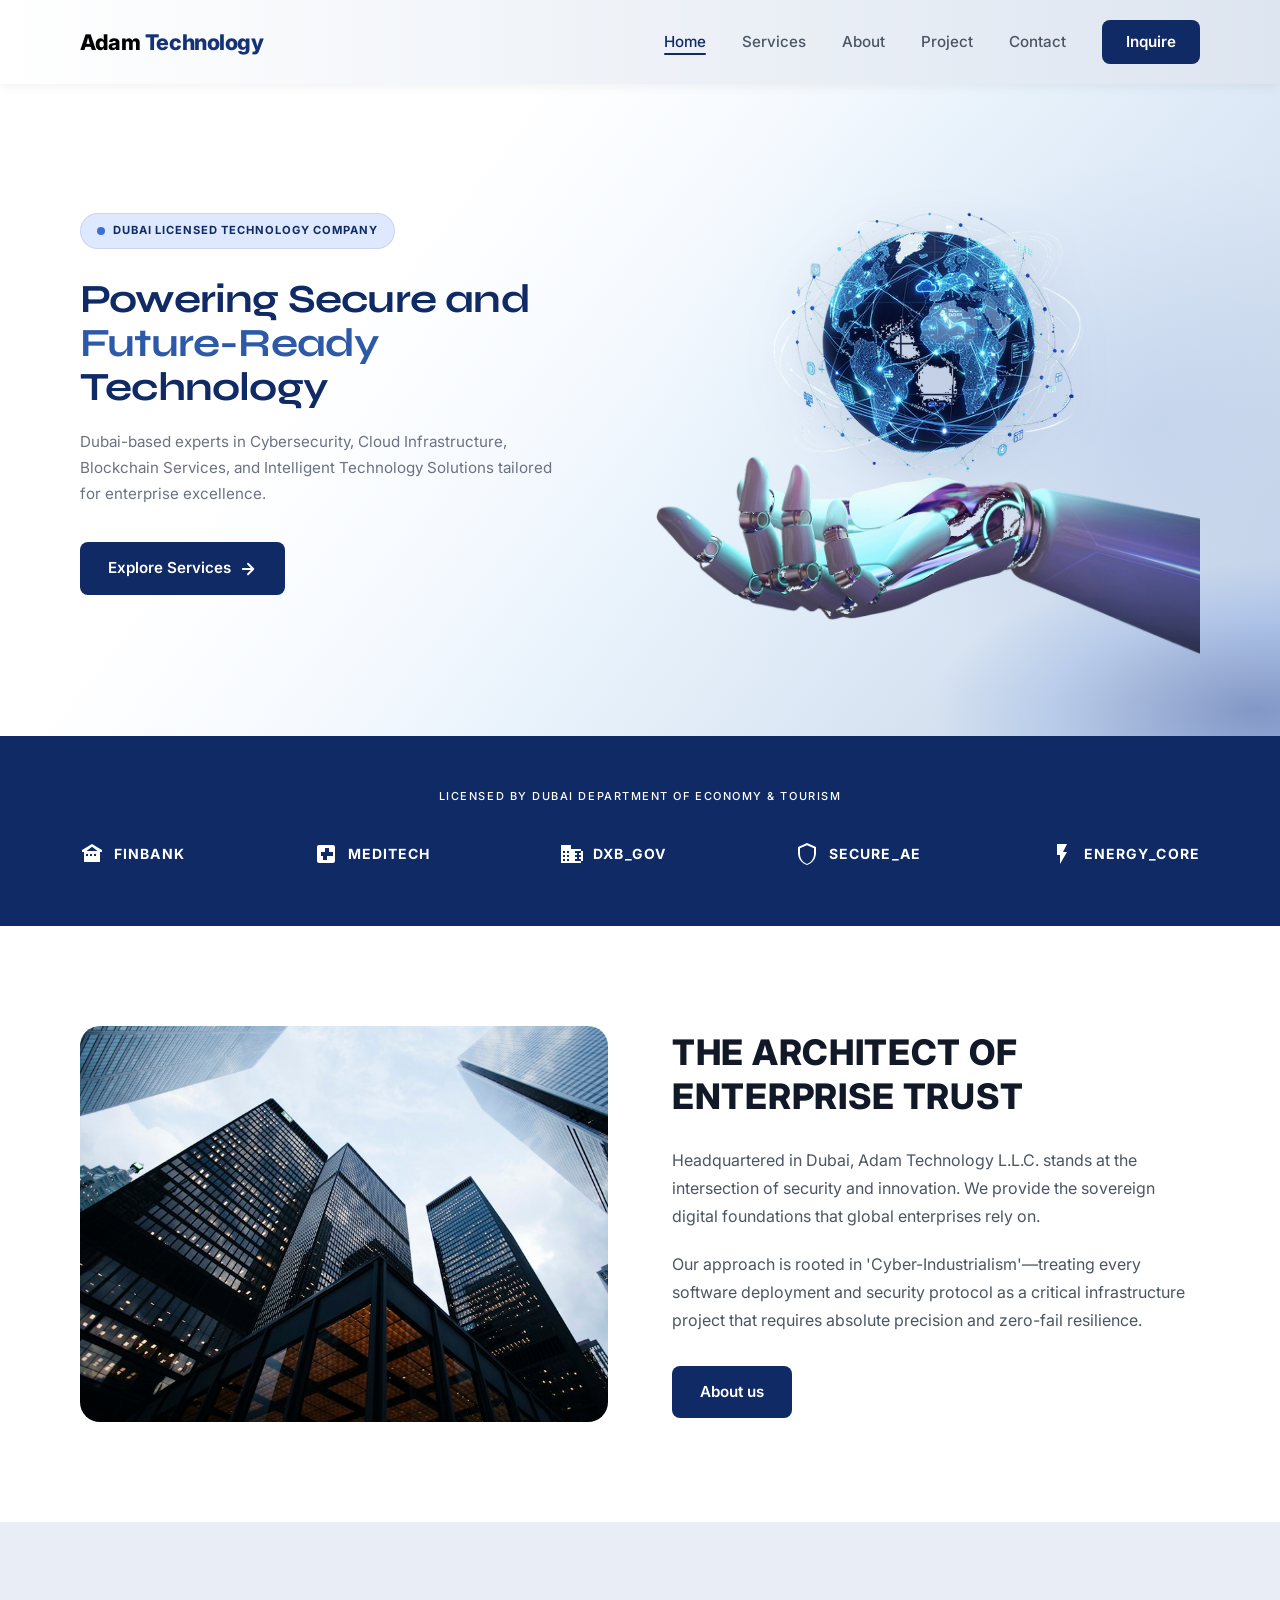
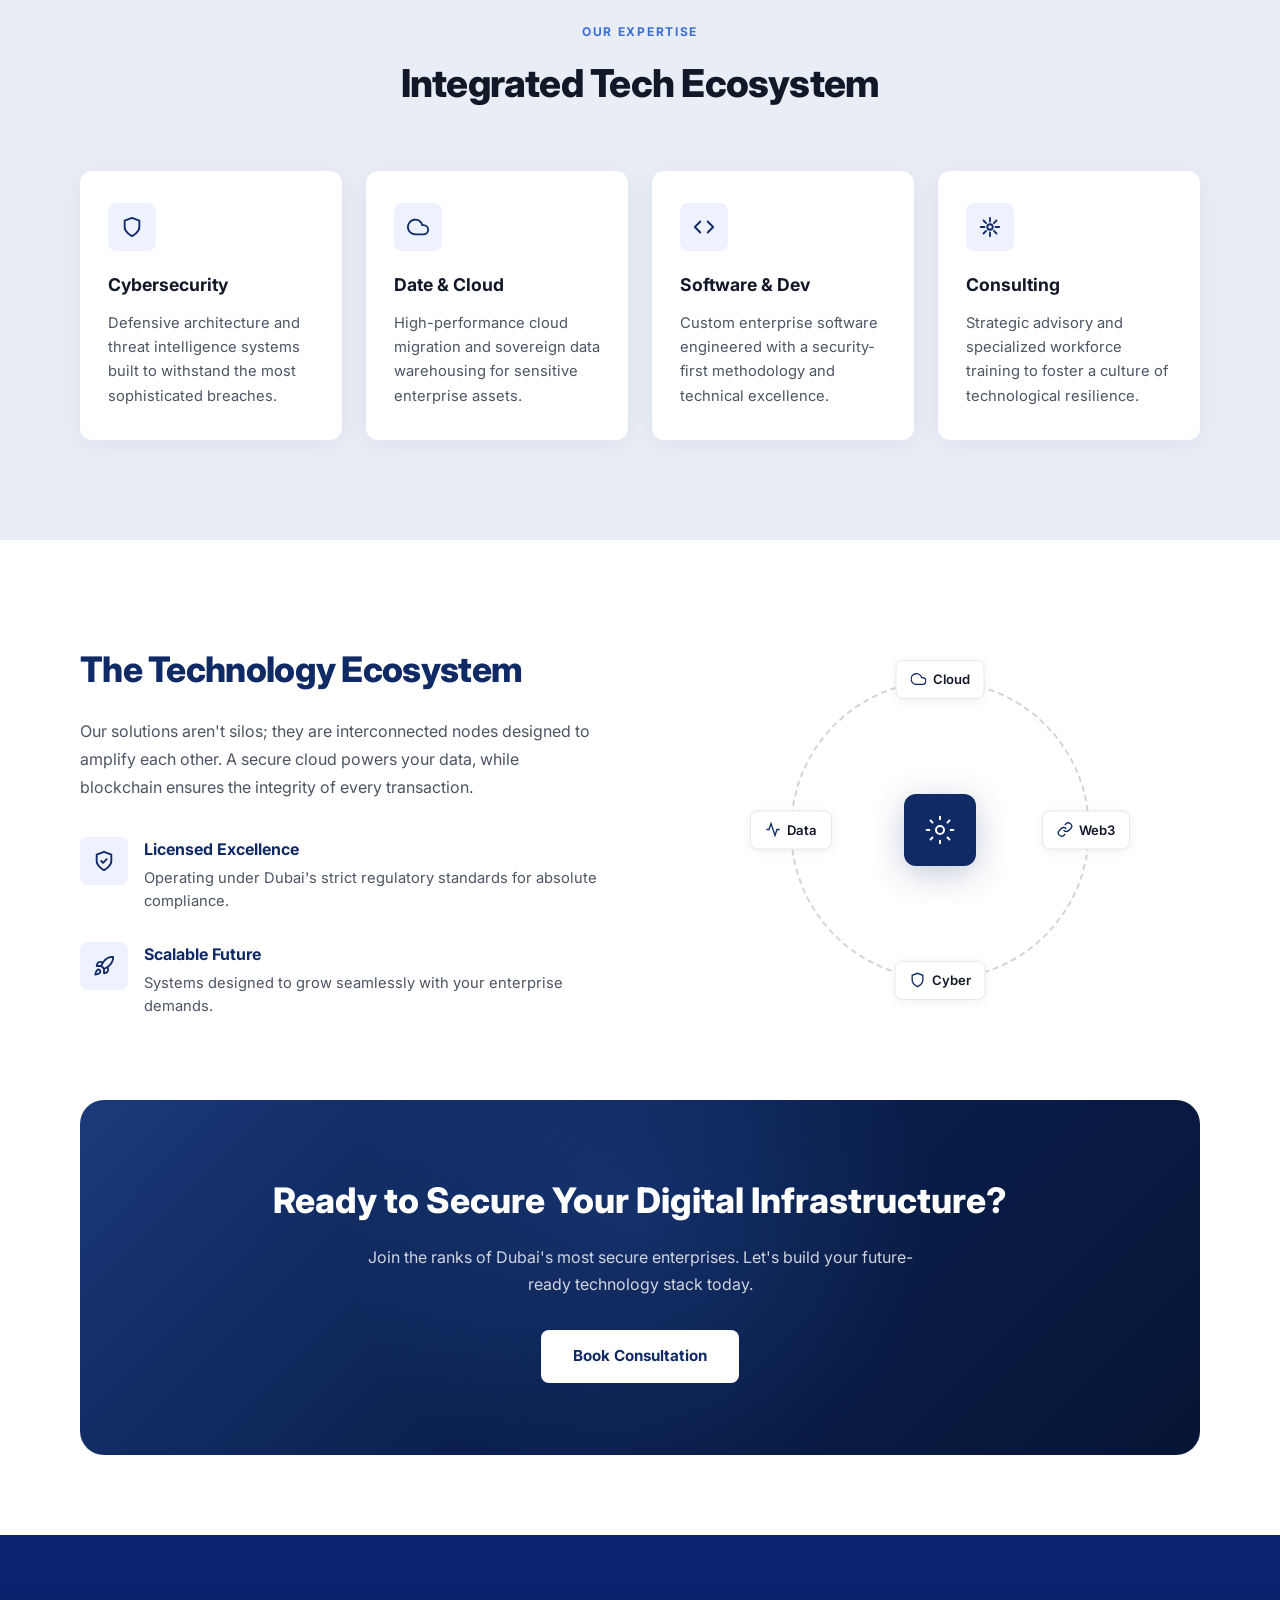
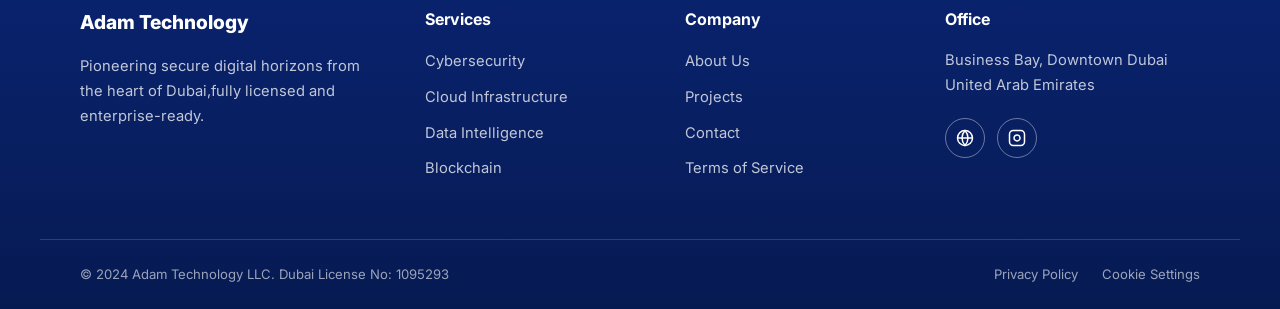
==== index.html @ d23acb18 "fixed style" ====
<!DOCTYPE html>
<html lang="en">
<head>
  <meta charset="UTF-8">
  <meta name="viewport" content="width=device-width, initial-scale=1.0">
  <title>Adam Technology — Secure Future-Ready Technology</title>
  <link rel="preconnect" href="https://fonts.googleapis.com">
  <link rel="preconnect" href="https://fonts.gstatic.com" crossorigin>
  <link href="https://fonts.googleapis.com/css2?family=Inter:wght@400;500;600;700;800&family=Syne:wght@700;800&display=swap" rel="stylesheet">
  <link rel="stylesheet" href="css/style.css">
</head>
<body>

  <!-- Navigation -->
  <header class="page-header">
    <nav class="navbar container">
      <a href="index.html" class="logo">Adam <span class="logo-accent">Technology</span></a>
      <div class="nav-actions">
        <ul class="nav-links">
          <li><a href="index.html" class="active">Home</a></li>
          <li><a href="./services.html">Services</a></li>
          <li><a href="./about.html">About</a></li>
          <li><a href="./project.html">Project</a></li>
          <li><a href="./contact.html">Contact</a></li>
        </ul>
        <a href="./contact.html" class="btn btn-nav">Inquire</a>
        <button class="nav-toggle" aria-label="Toggle navigation">
          <span></span><span></span><span></span>
        </button>
      </div>
    </nav>
  </header>

  <!-- Hero -->
  <section class="hero" id="home">
    <div class="hero-content container">
      <div class="hero-text">
        <div class="badge">
          <span class="badge-dot"></span>
          Dubai Licensed Technology Company
        </div>
        <h1>
          <span class="hero-line">Powering Secure and</span>
          <span class="hero-line highlight">Future-Ready</span>
          <span class="hero-line">Technology</span>
        </h1>
        <p class="hero-desc">
          Dubai-based experts in Cybersecurity, Cloud Infrastructure, Blockchain Services,
          and Intelligent Technology Solutions tailored for enterprise excellence.
        </p>
        <a href="services.html" class="btn btn-primary">
          Explore Services
          <svg width="18" height="18" viewBox="0 0 24 24" fill="none" stroke="currentColor" stroke-width="2.5" stroke-linecap="round" stroke-linejoin="round"><path d="M5 12h14M12 5l7 7-7 7"/></svg>
        </a>
      </div>
      <div class="hero-visual">
        <div class="hero-visual-composite">
          <img src="images/hero-hand.png" alt="" class="hero-img-hand" aria-hidden="true">
          <img src="images/hero-globe.png" alt="Digital globe representing global technology networks" class="hero-img-globe">
        </div>
      </div>
    </div>
  </section>

  <!-- License Bar -->
  <section class="license-bar">
    <div class="license-bar-inner">
      <p class="license-text">Licensed by Dubai Department of Economy &amp; Tourism</p>
      <div class="logo-row">
        <div class="logo-item">
          <svg viewBox="0 0 24 24" fill="currentColor" aria-hidden="true"><path d="M4 10V20h16V10H4zm2 2h2v2H6v-2zm4 0h2v2h-2v-2zm4 0h2v2h-2v-2zM12 2L2 8v2h20V8L12 2zm0 2.84L17.5 9h-11L12 4.84z"/></svg>
          FINBANK
        </div>
        <div class="logo-item">
          <svg viewBox="0 0 24 24" fill="currentColor" aria-hidden="true"><path d="M19 3H5c-1.1 0-2 .9-2 2v14c0 1.1.9 2 2 2h14c1.1 0 2-.9 2-2V5c0-1.1-.9-2-2-2zm-2 11h-4v4h-4v-4H7v-4h4V6h4v4h4v4z"/></svg>
          MEDITECH
        </div>
        <div class="logo-item">
          <svg viewBox="0 0 24 24" fill="currentColor" aria-hidden="true"><path d="M12 7V3H2v18h20V7H12zm-2 12H4v-2h2v2zm0-4H4v-2h2v2zm0-4H4v-2h2v2zm0-4H4V7h2v2zm4 12H8v-2h2v2zm0-4H8v-2h2v2zm0-4H8v-2h2v2zm0-4H8V7h2v2zm10 12h-8v-2h2v-2h-2v-2h2v-2h-2V9h8v10zm-2-8h-2v2h2v-2zm0 4h-2v2h2v-2z"/></svg>
          DXB_GOV
        </div>
        <div class="logo-item">
          <svg viewBox="0 0 24 24" fill="currentColor" aria-hidden="true"><path d="M12 1L3 5v6c0 5.55 3.84 10.74 9 12 5.16-1.26 9-6.45 9-12V5l-9-4zm0 2.18l7 3.12v5.7c0 4.54-3.07 8.83-7 9.93-3.93-1.1-7-5.39-7-9.93V6.3l7-3.12z"/></svg>
          SECURE_AE
        </div>
        <div class="logo-item">
          <svg viewBox="0 0 24 24" fill="currentColor" aria-hidden="true"><path d="M7 2v11h3v9l7-12h-4l4-8H7z"/></svg>
          ENERGY_CORE
        </div>
      </div>
    </div>
  </section>

  <!-- About -->
  <section class="about" id="company">
    <div class="container about-grid">
      <div class="about-image">
        <img src="images/buildings.jpg" alt="Modern Dubai skyscrapers reaching into the sky">
      </div>
      <div class="about-text">
        <h2>The Architect of Enterprise Trust</h2>
        <p>
          Headquartered in Dubai, Adam Technology L.L.C. stands at the intersection of security
          and innovation. We provide the sovereign digital foundations that global enterprises rely on.
        </p>
        <p>
          Our approach is rooted in 'Cyber-Industrialism'—treating every software deployment and
          security protocol as a critical infrastructure project that requires absolute precision
          and zero-fail resilience.
        </p>
        <a href="./about.html" class="btn btn-primary">About us</a>
      </div>
    </div>
  </section>

  <!-- Expertise -->
  <section class="expertise" id="expertise">
    <div class="container">
      <p class="section-label">Our Expertise</p>
      <h2 class="section-title">Integrated Tech Ecosystem</h2>
      <div class="cards-grid">
        <article class="card">
          <div class="card-icon">
            <svg viewBox="0 0 24 24" fill="none" stroke="currentColor" stroke-width="2" stroke-linecap="round" stroke-linejoin="round"><path d="M12 22s8-4 8-10V5l-8-3-8 3v7c0 6 8 10 8 10z"/></svg>
          </div>
          <h3>Cybersecurity</h3>
          <p>Defensive architecture and threat intelligence systems built to withstand the most sophisticated breaches.</p>
        </article>
        <article class="card">
          <div class="card-icon">
            <svg viewBox="0 0 24 24" fill="none" stroke="currentColor" stroke-width="2" stroke-linecap="round" stroke-linejoin="round"><path d="M18 10h-1.26A8 8 0 1 0 9 20h9a5 5 0 0 0 0-10z"/></svg>
          </div>
          <h3>Date &amp; Cloud</h3>
          <p>High-performance cloud migration and sovereign data warehousing for sensitive enterprise assets.</p>
        </article>
        <article class="card">
          <div class="card-icon">
            <svg viewBox="0 0 24 24" fill="none" stroke="currentColor" stroke-width="2" stroke-linecap="round" stroke-linejoin="round"><polyline points="16 18 22 12 16 6"/><polyline points="8 6 2 12 8 18"/></svg>
          </div>
          <h3>Software &amp; Dev</h3>
          <p>Custom enterprise software engineered with a security-first methodology and technical excellence.</p>
        </article>
        <article class="card">
          <div class="card-icon">
            <svg viewBox="0 0 24 24" fill="none" stroke="currentColor" stroke-width="2" stroke-linecap="round" stroke-linejoin="round"><circle cx="12" cy="12" r="3"/><path d="M12 2v4M12 18v4M4.93 4.93l2.83 2.83M16.24 16.24l2.83 2.83M2 12h4M18 12h4M4.93 19.07l2.83-2.83M16.24 7.76l2.83-2.83"/></svg>
          </div>
          <h3>Consulting</h3>
          <p>Strategic advisory and specialized workforce training to foster a culture of technological resilience.</p>
        </article>
      </div>
    </div>
  </section>

  <!-- Ecosystem -->
  <section class="ecosystem" id="project">
    <div class="container ecosystem-grid">
      <div class="ecosystem-text">
        <h2>The Technology Ecosystem</h2>
        <p>
          Our solutions aren't silos; they are interconnected nodes designed to amplify each other.
          A secure cloud powers your data, while blockchain ensures the integrity of every transaction.
        </p>
        <div class="feature-list">
          <div class="feature-item">
            <div class="feature-icon">
              <svg viewBox="0 0 24 24" fill="none" stroke="currentColor" stroke-width="2" stroke-linecap="round" stroke-linejoin="round"><path d="M12 22s8-4 8-10V5l-8-3-8 3v7c0 6 8 10 8 10z"/><polyline points="9 12 11 14 15 10"/></svg>
            </div>
            <div>
              <h4>Licensed Excellence</h4>
              <p>Operating under Dubai's strict regulatory standards for absolute compliance.</p>
            </div>
          </div>
          <div class="feature-item">
            <div class="feature-icon">
              <svg viewBox="0 0 24 24" fill="none" stroke="currentColor" stroke-width="2" stroke-linecap="round" stroke-linejoin="round"><path d="M4.5 16.5c-1.5 1.26-2 5-2 5s3.74-.5 5-2c.71-.84.7-2.13-.09-2.91a2.18 2.18 0 0 0-2.91-.09z"/><path d="M12 15l-3-3a22 22 0 0 1 2-3.95A12.88 12.88 0 0 1 22 2c0 2.72-.78 7.5-6 11a22.35 22.35 0 0 1-4 2z"/><path d="M9 12H4s.55-3.03 2-4c1.62-1.08 5 0 5 0"/><path d="M12 15v5s3.03-.55 4-2c1.08-1.62 0-5 0-5"/></svg>
            </div>
            <div>
              <h4>Scalable Future</h4>
              <p>Systems designed to grow seamlessly with your enterprise demands.</p>
            </div>
          </div>
        </div>
      </div>
      <div class="ecosystem-diagram">
        <div class="diagram-ring"></div>
        <div class="diagram-center">
          <svg viewBox="0 0 24 24" fill="none" stroke="currentColor" stroke-width="1.5" stroke-linecap="round" stroke-linejoin="round"><circle cx="12" cy="12" r="3"/><path d="M12 2v2M12 20v2M4.93 4.93l1.41 1.41M17.66 17.66l1.41 1.41M2 12h2M20 12h2M4.93 19.07l1.41-1.41M17.66 6.34l1.41-1.41"/></svg>
        </div>
        <div class="diagram-node node-top">
          <svg viewBox="0 0 24 24" fill="none" stroke="currentColor" stroke-width="2"><path d="M18 10h-1.26A8 8 0 1 0 9 20h9a5 5 0 0 0 0-10z"/></svg>
          Cloud
        </div>
        <div class="diagram-node node-right">
          <svg viewBox="0 0 24 24" fill="none" stroke="currentColor" stroke-width="2"><path d="M10 13a5 5 0 0 0 7.54.54l3-3a5 5 0 0 0-7.07-7.07l-1.72 1.71"/><path d="M14 11a5 5 0 0 0-7.54-.54l-3 3a5 5 0 0 0 7.07 7.07l1.71-1.71"/></svg>
          Web3
        </div>
        <div class="diagram-node node-bottom">
          <svg viewBox="0 0 24 24" fill="none" stroke="currentColor" stroke-width="2"><path d="M12 22s8-4 8-10V5l-8-3-8 3v7c0 6 8 10 8 10z"/></svg>
          Cyber
        </div>
        <div class="diagram-node node-left">
          <svg viewBox="0 0 24 24" fill="none" stroke="currentColor" stroke-width="2"><polyline points="22 12 18 12 15 21 9 3 6 12 2 12"/></svg>
          Data
        </div>
      </div>
    </div>

    <!-- CTA -->
    <div class="container">
      <div class="cta-banner">
        <h2>Ready to Secure Your Digital Infrastructure?</h2>
        <p>Join the ranks of Dubai's most secure enterprises. Let's build your future-ready technology stack today.</p>
        <a href="./contact.html" class="btn btn-cta">Book Consultation</a>
      </div>
    </div>
  </section>

  <!-- Footer -->
  <footer class="footer" id="footer">
    <div class="container footer-grid">
      <div class="footer-col">
        <h3><a href="./index.html">Adam Technology</a></h3>
        <p>Pioneering secure digital horizons from the heart of Dubai,fully licensed and enterprise-ready.</p>
      </div>
      <div class="footer-col">
        <h4>Services</h4>
        <ul>
          <li><a href="./services.html#cybersecurity">Cybersecurity</a></li>
          <li><a href="./services.html#cloud-infrastructure">Cloud Infrastructure</a></li>
          <li><a href="./services.html#data-intelligence">Data Intelligence</a></li>
          <li><a href="./services.html#blockchain">Blockchain</a></li>
        </ul>
      </div>
      <div class="footer-col">
        <h4>Company</h4>
        <ul>
          <li><a href="./about.html">About Us</a></li>
          <li><a href="./project.html">Projects</a></li>
          <li><a href="./contact.html">Contact</a></li>
          <li><a href="./contact.html">Terms of Service</a></li>
        </ul>
      </div>
      <div class="footer-col">
        <h4>Office</h4>
        <p><a href="./contact.html">Business Bay, Downtown Dubai<br>United Arab Emirates</a></p>
        <div class="social-icons">
          <a  aria-label="Website">
            <svg viewBox="0 0 24 24" fill="none" stroke="currentColor" stroke-width="2"><circle cx="12" cy="12" r="10"/><line x1="2" y1="12" x2="22" y2="12"/><path d="M12 2a15.3 15.3 0 0 1 4 10 15.3 15.3 0 0 1-4 10 15.3 15.3 0 0 1-4-10 15.3 15.3 0 0 1 4-10z"/></svg>
          </a>
          <a  aria-label="Instagram">
            <svg viewBox="0 0 24 24" fill="none" stroke="currentColor" stroke-width="2"><rect x="2" y="2" width="20" height="20" rx="5"/><path d="M16 11.37A4 4 0 1 1 12.63 8 4 4 0 0 1 16 11.37z"/><line x1="17.5" y1="6.5" x2="17.51" y2="6.5"/></svg>
          </a>
        </div>
      </div>
    </div>
    <div class="footer-bottom container">
      <p>&copy; 2024 Adam Technology LLC. Dubai License No: 1095293</p>
      <div class="footer-legal">
        <a>Privacy Policy</a>
        <a>Cookie Settings</a>
      </div>
    </div>
  </footer>

  <script src="js/main.js"></script>
</body>
</html>
---- css/style.css ----
/* ===== Reset & Variables ===== */
*, *::before, *::after {
  margin: 0;
  padding: 0;
  box-sizing: border-box;
}

:root {
  --navy: #0f2a65;
  --navy-dark: #0a1f4d;
  --navy-light: #1a3673;
  --blue-accent: #3b6fd4;
  --blue-highlight: #4a7fd4;
  --text-dark: #111827;
  --text-body: #4b5563;
  --text-muted: #6b7280;
  --bg-light: #e9edf5;
  --icon-bg: #eef2ff;
  --white: #ffffff;
  --radius-sm: 8px;
  --radius-md: 12px;
  --radius-lg: 20px;
  --radius-xl: 24px;
  --shadow-card: 0 4px 24px rgba(15, 42, 101, 0.06);
  --container: 1200px;
}

html {
  scroll-behavior: smooth;
}

body {
  font-family: 'Inter', -apple-system, BlinkMacSystemFont, 'Segoe UI', sans-serif;
  color: var(--text-dark);
  line-height: 1.6;
  overflow-x: hidden;
}

img {
  max-width: 100%;
  display: block;
}

a {
  text-decoration: none;
  color: inherit;
}

ul {
  list-style: none;
}

.container {
  max-width: var(--container);
  margin: 0 auto;
  padding: 0 40px;
}

/* ===== Buttons ===== */
.btn {
  display: inline-flex;
  align-items: center;
  gap: 8px;
  font-family: inherit;
  font-weight: 600;
  font-size: 0.95rem;
  border: none;
  cursor: pointer;
  transition: transform 0.2s, box-shadow 0.2s, background 0.2s;
}

.btn:hover {
  transform: translateY(-1px);
}

.btn-primary {
  background: var(--navy);
  color: var(--white);
  padding: 14px 28px;
  border-radius: var(--radius-sm);
}

.btn-primary:hover {
  background: var(--navy-dark);
  box-shadow: 0 6px 20px rgba(15, 42, 101, 0.3);
}

.btn-nav {
  background: var(--navy);
  color: var(--white);
  padding: 10px 24px;
  border-radius: var(--radius-sm);
}

.btn-nav:hover {
  background: var(--navy-dark);
}

.btn-cta {
  background: var(--white);
  color: var(--navy);
  padding: 14px 32px;
  border-radius: var(--radius-sm);
  font-weight: 700;
}

.btn-cta:hover {
  box-shadow: 0 6px 24px rgba(0, 0, 0, 0.2);
}

/* ===== Page Header ===== */
.page-header {
  background: linear-gradient(90deg, #ffffff 0%, #dde5f0 100%);
  position: sticky;
  top: 0;
  z-index: 1000;
  box-shadow: 0 2px 12px rgba(0, 0, 0, 0.06);
  will-change: transform;
}

.page-header .navbar {
  padding-top: 20px;
  padding-bottom: 20px;
}

/* ===== Hero ===== */
.hero {
  min-height: auto;
  background:
    radial-gradient(ellipse 36% 32% at 98% 96%, rgba(30, 58, 138, 0.38) 0%, rgba(59, 111, 212, 0.16) 44%, transparent 70%),
    radial-gradient(ellipse 52% 85% at 90% 52%, rgba(176, 196, 232, 0.42) 0%, rgba(220, 232, 248, 0.18) 48%, transparent 74%),
    linear-gradient(128deg, #ffffff 0%, #ffffff 30%, #f6faff 44%, #e8f2fb 58%, #dce8f5 72%, #cddaea 88%, #b8c9e8 100%);
  position: relative;
  overflow-x: clip;
  overflow-y: visible;
}

.navbar {
  display: flex;
  align-items: center;
  justify-content: space-between;
  position: relative;
  z-index: 10;
}

.logo {
  font-size: 1.35rem;
  font-weight: 800;
  color: black;
  letter-spacing: -0.02em;
}

.logo-accent {
  color: #143377;
}

.nav-actions {
  display: flex;
  align-items: center;
  gap: 36px;
  margin-left: auto;
}

.nav-links {
  display: flex;
  align-items: center;
  gap: 36px;
}

.nav-links a {
  font-size: 0.95rem;
  font-weight: 500;
  color: var(--text-body);
  position: relative;
  padding-bottom: 4px;
}

.nav-links a.active,
.nav-links a:hover {
  color: var(--navy);
}

.nav-links a.active::after {
  content: '';
  position: absolute;
  bottom: 0;
  left: 0;
  right: 0;
  height: 2px;
  background: var(--navy);
  border-radius: 1px;
}

.nav-toggle {
  display: none;
  flex-direction: column;
  gap: 5px;
  background: none;
  border: none;
  cursor: pointer;
  padding: 4px;
}

.nav-toggle span {
  display: block;
  width: 24px;
  height: 2px;
  background: var(--navy);
  border-radius: 2px;
  transition: 0.3s;
}

.hero-content {
  display: grid;
  grid-template-columns: 1fr 1fr;
  align-items: center;
  gap: 32px;
  padding-top: clamp(40px, 6vw, 80px);
  padding-bottom: clamp(48px, 7vw, 96px);
  min-height: auto;
  overflow: visible;
  position: relative;
}

.hero-text {
  position: relative;
  z-index: 2;
  max-width: 540px;
  padding-right: 16px;
}

.badge {
  display: inline-flex;
  align-items: center;
  gap: 8px;
  background: #DEE8FF;
  border: 1px solid rgba(15, 42, 101, 0.1);
  padding: 8px 16px;
  border-radius: 50px;
  font-size: 0.7rem;
  font-weight: 700;
  letter-spacing: 0.08em;
  text-transform: uppercase;
  color: var(--navy);
  margin-bottom: 28px;
}

.badge-dot {
  width: 8px;
  height: 8px;
  background: var(--blue-accent);
  border-radius: 50%;
  flex-shrink: 0;
}

.hero-text h1 {
  font-family: 'Syne', sans-serif;
  font-size: clamp(1.5rem, 3.2vw, 38px);
  font-weight: 700;
  line-height: 1.1;
  color: var(--navy);
  letter-spacing: -0.8px;
  margin-bottom: 20px;
}

.hero-text h1 .hero-line {
  display: block;
}

.hero-text h1 .highlight {
  color: #2d5aa8;
}

.hero-desc {
  font-size: 1.05rem;
  color: var(--text-muted);
  max-width: 480px;
  margin-bottom: 36px;
  line-height: 1.7;
}

.hero-visual {
  position: relative;
  display: flex;
  align-items: center;
  justify-content: flex-end;
  align-self: stretch;
  min-height: 480px;
  overflow: visible;
  z-index: 1;
  margin-right: 0;
  width: 100%;
}

.hero-visual-composite {
  position: relative;
  width: 100%;
  height: min(500px, 65vh);
  min-height: 420px;
}

.hero-img-hand {
  position: absolute;
  bottom: -16px;
  right: 0;
  width: 118%;
  height: auto;
  max-height: 58%;
  object-fit: contain;
  object-position: right bottom;
  z-index: 1;
  pointer-events: none;
}

.hero-img-globe {
  position: absolute;
  top: 6%;
  left: 50%;
  transform: translateX(-52%);
  width: min(72%, 320px);
  height: auto;
  z-index: 2;
  pointer-events: none;
  filter: drop-shadow(0 10px 24px rgba(15, 42, 101, 0.15));
}

@media (min-width: 1025px) {
  .hero {
    min-height: auto;
  }

  .hero-content {
    gap: clamp(24px, 2.5vw, 40px);
    padding-top: clamp(64px, 7vw, 96px);
    padding-bottom: clamp(72px, 8vw, 112px);
    min-height: auto;
  }

  .hero-text {
    max-width: min(540px, 48vw);
    padding-right: clamp(8px, 1.5vw, 20px);
  }

  .hero-text h1 {
    font-size: clamp(1.875rem, 2.8vw, 2.5rem);
    line-height: 1.1;
    letter-spacing: -0.8px;
  }

  .hero-desc {
    font-size: clamp(0.95rem, 1vw, 1.05rem);
    max-width: min(480px, 44vw);
    margin-bottom: clamp(28px, 3vw, 36px);
  }

  .hero-visual {
    min-height: 400px;
    margin-right: 0;
    width: 100%;
    justify-content: flex-end;
  }

  .hero-visual-composite {
    height: 420px;
    min-height: 400px;
  }

  .hero-img-globe {
    top: 7%;
    width: min(68%, clamp(230px, 20vw, 310px));
    transform: translateX(-50%);
  }

  .hero-img-hand {
    width: 112%;
    max-height: 55%;
    bottom: -12px;
  }
}

@media (min-width: 1025px) and (max-width: 1199px) {
  .hero-text h1 .hero-line:first-child {
    white-space: normal;
  }

  .hero-visual {
    margin-right: 0;
    width: 100%;
    justify-content: center;
  }

  .hero-visual-composite {
    height: min(420px, 52vh);
    min-height: 360px;
    max-width: 480px;
    margin-left: auto;
  }

  .hero-img-globe {
    width: min(64%, 250px);
    top: 6%;
  }

  .hero-img-hand {
    width: 108%;
    max-height: 52%;
    bottom: 0;
  }
}

@media (min-width: 1200px) {
  .hero-text h1 {
    font-size: 40px;
    line-height: 44px;
  }

  .hero-text h1 .hero-line:first-child {
    white-space: nowrap;
  }

  .hero-visual {
    margin-right: 0;
    width: 100%;
    justify-content: flex-end;
  }

  .hero-visual-composite {
    height: 460px;
    min-height: 420px;
    max-width: 100%;
    margin-left: 0;
  }

  .hero-img-globe {
    top: 8%;
    width: min(68%, 310px);
  }

  .hero-img-hand {
    width: 100%;
    max-height: 56%;
    bottom: -20px;
  }
}

@media (min-width: 1440px) {
  .hero-content {
    gap: 48px;
    padding-top: 100px;
    padding-bottom: 120px;
  }

  .hero-text {
    max-width: 560px;
  }

  .hero-text h1 {
    font-size: 42px;
    line-height: 46px;
  }

  .hero-desc {
    font-size: 1.05rem;
    max-width: 500px;
  }

  .hero-visual-composite {
    height: 480px;
    min-height: 460px;
  }

  .hero-img-globe {
    width: min(68%, 330px);
  }
}

/* ===== License Bar ===== */
.license-bar {
  background: var(--navy);
  padding: 52px 0 60px;
}

.license-bar-inner {
  max-width: var(--container);
  margin: 0 auto;
  padding: 0 40px;
}

.license-text {
  text-align: center;
  color: var(--white);
  font-size: 0.6875rem;
  font-weight: 500;
  letter-spacing: 0.14em;
  text-transform: uppercase;
  margin-bottom: 36px;
}

.logo-row {
  display: flex;
  align-items: center;
  justify-content: space-between;
  gap: 32px;
  width: 100%;
}

.logo-item {
  display: flex;
  align-items: center;
  gap: 10px;
  color: var(--white);
  font-size: 0.875rem;
  font-weight: 700;
  letter-spacing: 0.08em;
  text-transform: uppercase;
  white-space: nowrap;
  flex-shrink: 0;
}

.logo-item svg {
  width: 24px;
  height: 24px;
  flex-shrink: 0;
}

/* ===== About ===== */
.about {
  background: var(--white);
  padding: 100px 0;
}

.about-grid {
  display: grid;
  grid-template-columns: 1fr 1fr;
  gap: 64px;
  align-items: center;
}

.about-image {
  border-radius: var(--radius-lg);
  overflow: hidden;
  aspect-ratio: 4 / 3;
}

.about-image img {
  width: 100%;
  height: 100%;
  object-fit: cover;
  object-position: left center;
}

.about-text h2 {
  font-size: clamp(1.6rem, 3vw, 2.2rem);
  font-weight: 800;
  text-transform: uppercase;
  letter-spacing: 0.02em;
  color: var(--text-dark);
  margin-bottom: 28px;
  line-height: 1.25;
}

.about-text p {
  color: var(--text-body);
  font-size: 1rem;
  line-height: 1.75;
  margin-bottom: 20px;
}

.about-text .btn {
  margin-top: 12px;
}

/* ===== Expertise ===== */
.expertise {
  background: var(--bg-light);
  padding: 100px 0;
  text-align: center;
}

.section-label {
  font-size: 0.75rem;
  font-weight: 700;
  letter-spacing: 0.14em;
  text-transform: uppercase;
  color: var(--blue-accent);
  margin-bottom: 12px;
}

.section-title {
  font-size: clamp(1.8rem, 3.5vw, 2.4rem);
  font-weight: 800;
  color: var(--text-dark);
  margin-bottom: 56px;
  letter-spacing: -0.02em;
}

.cards-grid {
  display: grid;
  grid-template-columns: repeat(4, 1fr);
  gap: 24px;
  text-align: left;
}

.card {
  background: var(--white);
  border-radius: var(--radius-md);
  padding: 32px 28px;
  box-shadow: var(--shadow-card);
  transition: transform 0.25s, box-shadow 0.25s;
}

.card:hover {
  transform: translateY(-4px);
  box-shadow: 0 12px 40px rgba(15, 42, 101, 0.1);
}

.card-icon {
  width: 48px;
  height: 48px;
  background: var(--icon-bg);
  border-radius: var(--radius-sm);
  display: flex;
  align-items: center;
  justify-content: center;
  margin-bottom: 20px;
}

.card-icon svg {
  width: 22px;
  height: 22px;
  color: var(--navy);
}

.card h3 {
  font-size: 1.1rem;
  font-weight: 700;
  color: var(--text-dark);
  margin-bottom: 12px;
}

.card p {
  font-size: 0.92rem;
  color: var(--text-body);
  line-height: 1.65;
}

/* ===== Ecosystem ===== */
.ecosystem {
  background: var(--white);
  padding: 100px 0 80px;
}

.ecosystem-grid {
  display: grid;
  grid-template-columns: 1fr 1fr;
  gap: 80px;
  align-items: center;
  margin-bottom: 80px;
}

.ecosystem-text h2 {
  font-size: clamp(1.6rem, 3vw, 2.2rem);
  font-weight: 800;
  color: var(--navy);
  margin-bottom: 20px;
  letter-spacing: -0.02em;
}

.ecosystem-text > p {
  color: var(--text-body);
  font-size: 1rem;
  line-height: 1.75;
  margin-bottom: 36px;
}

.feature-list {
  display: flex;
  flex-direction: column;
  gap: 28px;
}

.feature-item {
  display: flex;
  gap: 16px;
  align-items: flex-start;
}

.feature-icon {
  width: 48px;
  height: 48px;
  background: var(--icon-bg);
  border-radius: var(--radius-sm);
  display: flex;
  align-items: center;
  justify-content: center;
  flex-shrink: 0;
}

.feature-icon svg {
  width: 22px;
  height: 22px;
  color: var(--navy);
}

.feature-item h4 {
  font-size: 1rem;
  font-weight: 700;
  color: var(--navy);
  margin-bottom: 4px;
}

.feature-item p {
  font-size: 0.92rem;
  color: var(--text-body);
  line-height: 1.6;
}

/* Ecosystem Diagram */
.ecosystem-diagram {
  position: relative;
  width: 380px;
  height: 380px;
  margin: 0 auto;
}

.diagram-ring {
  position: absolute;
  inset: 40px;
  border: 2px dashed #d1d5db;
  border-radius: 50%;
}

.diagram-center {
  position: absolute;
  top: 50%;
  left: 50%;
  transform: translate(-50%, -50%);
  width: 72px;
  height: 72px;
  background: var(--navy);
  border-radius: var(--radius-md);
  display: flex;
  align-items: center;
  justify-content: center;
  z-index: 2;
  box-shadow: 0 8px 32px rgba(15, 42, 101, 0.25);
}

.diagram-center svg {
  width: 32px;
  height: 32px;
  color: var(--white);
}

.diagram-node {
  position: absolute;
  display: flex;
  align-items: center;
  gap: 6px;
  background: var(--white);
  border: 1px solid #e5e7eb;
  border-radius: var(--radius-sm);
  padding: 8px 14px;
  font-size: 0.82rem;
  font-weight: 600;
  color: var(--text-dark);
  box-shadow: 0 2px 12px rgba(0, 0, 0, 0.06);
  white-space: nowrap;
}

.diagram-node svg {
  width: 16px;
  height: 16px;
  color: var(--navy);
}

.node-top {
  top: 20px;
  left: 50%;
  transform: translateX(-50%);
}

.node-right {
  right: 0;
  top: 50%;
  transform: translateY(-50%);
}

.node-bottom {
  bottom: 20px;
  left: 50%;
  transform: translateX(-50%);
}

.node-left {
  left: 0;
  top: 50%;
  transform: translateY(-50%);
}

/* CTA Banner */
.cta-banner {
  background: linear-gradient(135deg, #1a3a7a 0%, var(--navy-dark) 50%, #061535 100%);
  border-radius: var(--radius-xl);
  padding: 72px 48px;
  text-align: center;
  position: relative;
  overflow: hidden;
}

.cta-banner::before {
  content: '';
  position: absolute;
  top: -50%;
  left: 50%;
  transform: translateX(-50%);
  width: 600px;
  height: 600px;
  background: radial-gradient(circle, rgba(59, 111, 212, 0.2) 0%, transparent 70%);
  pointer-events: none;
}

.cta-banner h2 {
  font-size: clamp(1.6rem, 3vw, 2.2rem);
  font-weight: 800;
  color: var(--white);
  margin-bottom: 16px;
  position: relative;
}

.cta-banner p {
  font-size: 1rem;
  color: rgba(255, 255, 255, 0.8);
  max-width: 560px;
  margin: 0 auto 32px;
  line-height: 1.7;
  position: relative;
}

.cta-banner .btn {
  position: relative;
}

/* ===== Footer ===== */
.footer {
  background: linear-gradient(180deg, #0a2472 0%, #061a52 100%);
  color: var(--white);
  padding: 72px 0 0;
}

.footer-grid {
  display: grid;
  grid-template-columns: 1.4fr 1fr 1fr 1.2fr;
  gap: 48px;
  padding-bottom: 48px;
}

.footer-col h3 {
  font-size: 1.2rem;
  font-weight: 800;
  margin-bottom: 16px;
}

.footer-col h3 a {
  color: inherit;
  transition: color 0.2s;
}

.footer-col h3 a:hover {
  color: rgba(255, 255, 255, 0.85);
}

.footer-col h4 {
  font-size: 1rem;
  font-weight: 700;
  margin-bottom: 16px;
}

.footer-col p {
  font-size: 0.92rem;
  color: rgba(255, 255, 255, 0.75);
  line-height: 1.7;
}

.footer-col p a {
  color: rgba(255, 255, 255, 0.75);
  transition: color 0.2s;
}

.footer-col p a:hover {
  color: var(--white);
}

.footer-col ul li {
  margin-bottom: 10px;
}

.footer-col ul a {
  font-size: 0.92rem;
  color: rgba(255, 255, 255, 0.75);
  transition: color 0.2s;
}

.footer-col ul a:hover {
  color: var(--white);
}

.social-icons {
  display: flex;
  gap: 12px;
  margin-top: 20px;
}

.social-icons a {
  width: 40px;
  height: 40px;
  border: 1.5px solid rgba(255, 255, 255, 0.4);
  border-radius: 50%;
  display: flex;
  align-items: center;
  justify-content: center;
  transition: border-color 0.2s, background 0.2s;
}

.social-icons a:hover {
  border-color: var(--white);
  background: rgba(255, 255, 255, 0.1);
}

.social-icons svg {
  width: 18px;
  height: 18px;
}

.footer-bottom {
  display: flex;
  align-items: center;
  justify-content: space-between;
  padding: 24px 40px;
  border-top: 1px solid rgba(255, 255, 255, 0.15);
}

.footer-bottom p {
  font-size: 0.82rem;
  color: rgba(255, 255, 255, 0.6);
}

.footer-legal {
  display: flex;
  gap: 24px;
}

.footer-legal a {
  font-size: 0.82rem;
  color: rgba(255, 255, 255, 0.6);
  transition: color 0.2s;
}

.footer-legal a:hover {
  color: var(--white);
}

#project,
#cybersecurity,
#cloud-infrastructure,
#data-intelligence,
#blockchain {
  scroll-margin-top: 96px;
}

/* ===== Responsive ===== */
@media (max-width: 1024px) {
  .hero {
    min-height: auto;
  }

  .hero-content {
    gap: 20px;
    min-height: auto;
    padding-top: 48px;
    padding-bottom: 56px;
    grid-template-columns: 1fr 1fr;
    align-items: center;
  }

  .hero-text {
    max-width: 100%;
    padding-right: 8px;
  }

  .hero-text h1 {
    font-size: clamp(1.6rem, 3vw, 2rem);
    line-height: 1.12;
    letter-spacing: -0.6px;
    margin-bottom: 16px;
  }

  .hero-text h1 .hero-line:first-child {
    white-space: normal;
  }

  .hero-desc {
    font-size: 0.92rem;
    line-height: 1.65;
    margin-bottom: 28px;
    max-width: 100%;
  }

  .badge {
    font-size: 0.62rem;
    padding: 6px 12px;
    margin-bottom: 20px;
  }

  .hero-visual {
    min-height: 320px;
    margin-right: 0;
    width: 100%;
    justify-content: flex-end;
  }

  .hero-visual-composite {
    height: min(380px, 52vh);
    min-height: 300px;
    max-width: 100%;
  }

  .hero-img-hand {
    width: 112%;
    max-height: 54%;
    bottom: -4px;
    right: 0;
  }

  .hero-img-globe {
    width: min(64%, 220px);
    top: 5%;
    transform: translateX(-50%);
  }

  .about-grid,
  .ecosystem-grid {
    grid-template-columns: 1fr;
    gap: 48px;
  }

  .cards-grid {
    grid-template-columns: repeat(2, 1fr);
  }

  .footer-grid {
    grid-template-columns: repeat(2, 1fr);
  }
}

@media (max-width: 768px) {
  .container {
    padding: 0 24px;
  }

  .license-bar {
    padding: 40px 0 48px;
  }

  .license-bar-inner {
    padding: 0 24px;
  }

  .license-text {
    font-size: 0.625rem;
    letter-spacing: 0.1em;
    margin-bottom: 28px;
  }

  .logo-row {
    flex-wrap: wrap;
    justify-content: center;
    gap: 24px 40px;
  }

  .logo-item {
    font-size: 0.8rem;
  }

  .logo-item svg {
    width: 20px;
    height: 20px;
  }

  .hero-content {
    grid-template-columns: 1fr;
    padding-top: 40px;
    padding-bottom: 48px;
    gap: 24px;
    text-align: left;
  }

  .hero-text {
    order: 1;
    padding-right: 0;
  }

  .hero-text h1 {
    font-size: clamp(1.35rem, 4.5vw, 1.75rem);
    line-height: 1.12;
    letter-spacing: -0.4px;
    margin-bottom: 16px;
  }

  .hero-desc {
    font-size: 0.95rem;
    margin-bottom: 28px;
  }

  .badge {
    font-size: 0.62rem;
    padding: 6px 12px;
    margin-bottom: 20px;
  }

  .hero-visual {
    order: 2;
    min-height: 280px;
    justify-content: center;
    margin-right: 0;
    width: 100%;
  }

  .hero-visual-composite {
    height: 300px;
    max-width: 520px;
    margin: 0 auto;
  }

  .hero-img-hand {
    width: 105%;
    max-height: 52%;
    bottom: 0;
    right: 0;
  }

  .hero-img-globe {
    width: min(65%, 210px);
    top: 2%;
    transform: translateX(-50%);
  }

  .nav-actions {
    gap: 0;
  }

  .nav-links,
  .btn-nav {
    display: none;
  }

  .nav-toggle {
    display: flex;
  }

  .nav-links.open {
    display: flex;
    flex-direction: column;
    position: absolute;
    top: 100%;
    left: 0;
    right: 0;
    background: rgba(255, 255, 255, 0.97);
    backdrop-filter: blur(12px);
    padding: 24px;
    gap: 20px;
    box-shadow: 0 8px 32px rgba(0, 0, 0, 0.1);
    border-radius: 0 0 var(--radius-md) var(--radius-md);
  }

  .cards-grid {
    grid-template-columns: 1fr;
  }

  .ecosystem-diagram {
    width: 300px;
    height: 300px;
  }

  .cta-banner {
    padding: 48px 28px;
  }

  .footer-grid {
    grid-template-columns: 1fr;
    gap: 32px;
  }

  .social-icons {
    margin-bottom: 24px;
  }

  .footer-bottom {
    flex-direction: column;
    gap: 16px;
    text-align: center;
    padding: 24px;
  }
}

@media (max-width: 480px) {
  .hero-content {
    padding-top: 32px;
    padding-bottom: 40px;
  }

  .hero-text h1 {
    font-size: 1.3rem;
    line-height: 1.15;
    letter-spacing: -0.35px;
  }

  .hero-desc {
    font-size: 0.9rem;
    line-height: 1.65;
  }

  .hero-visual {
    min-height: 240px;
  }

  .hero-visual-composite {
    height: 250px;
  }

  .hero-img-globe {
    width: min(62%, 190px);
    top: 0;
    transform: translateX(-50%);
  }

  .btn-primary {
    width: 100%;
    justify-content: center;
  }
}
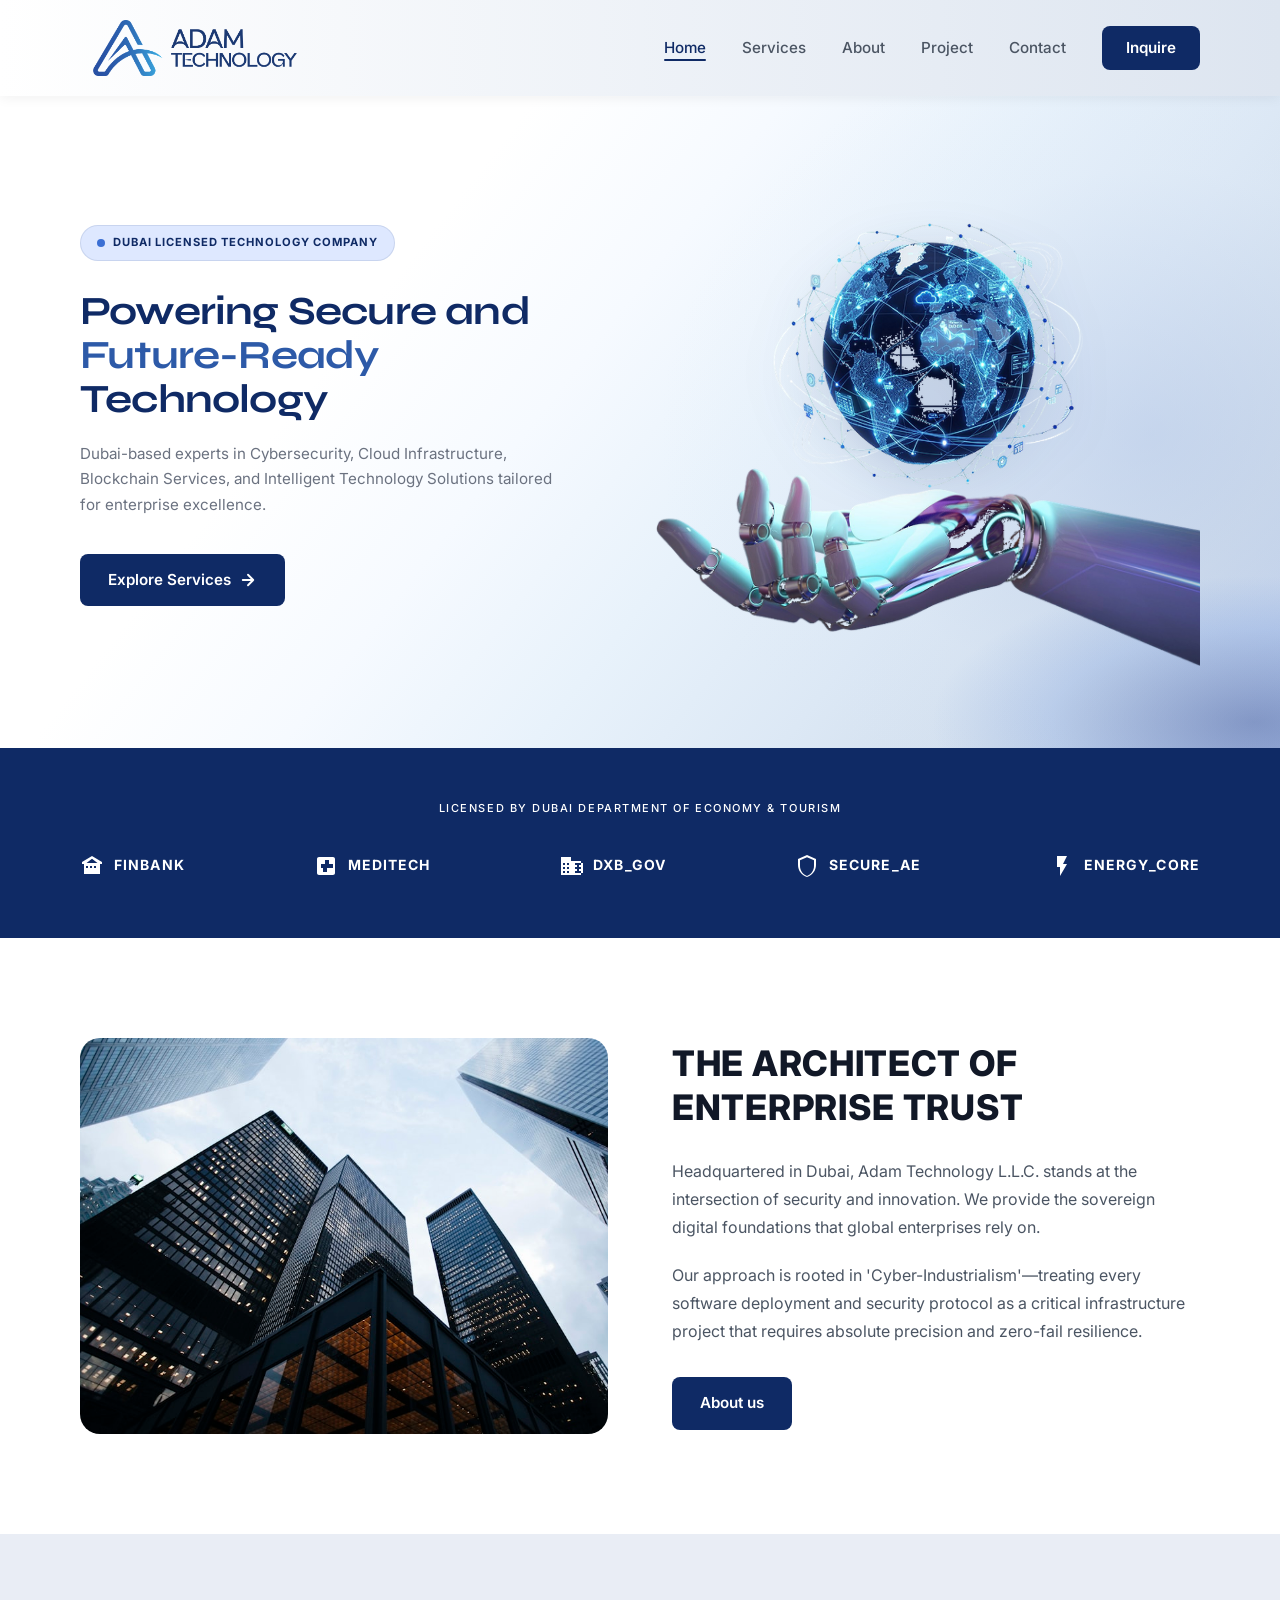
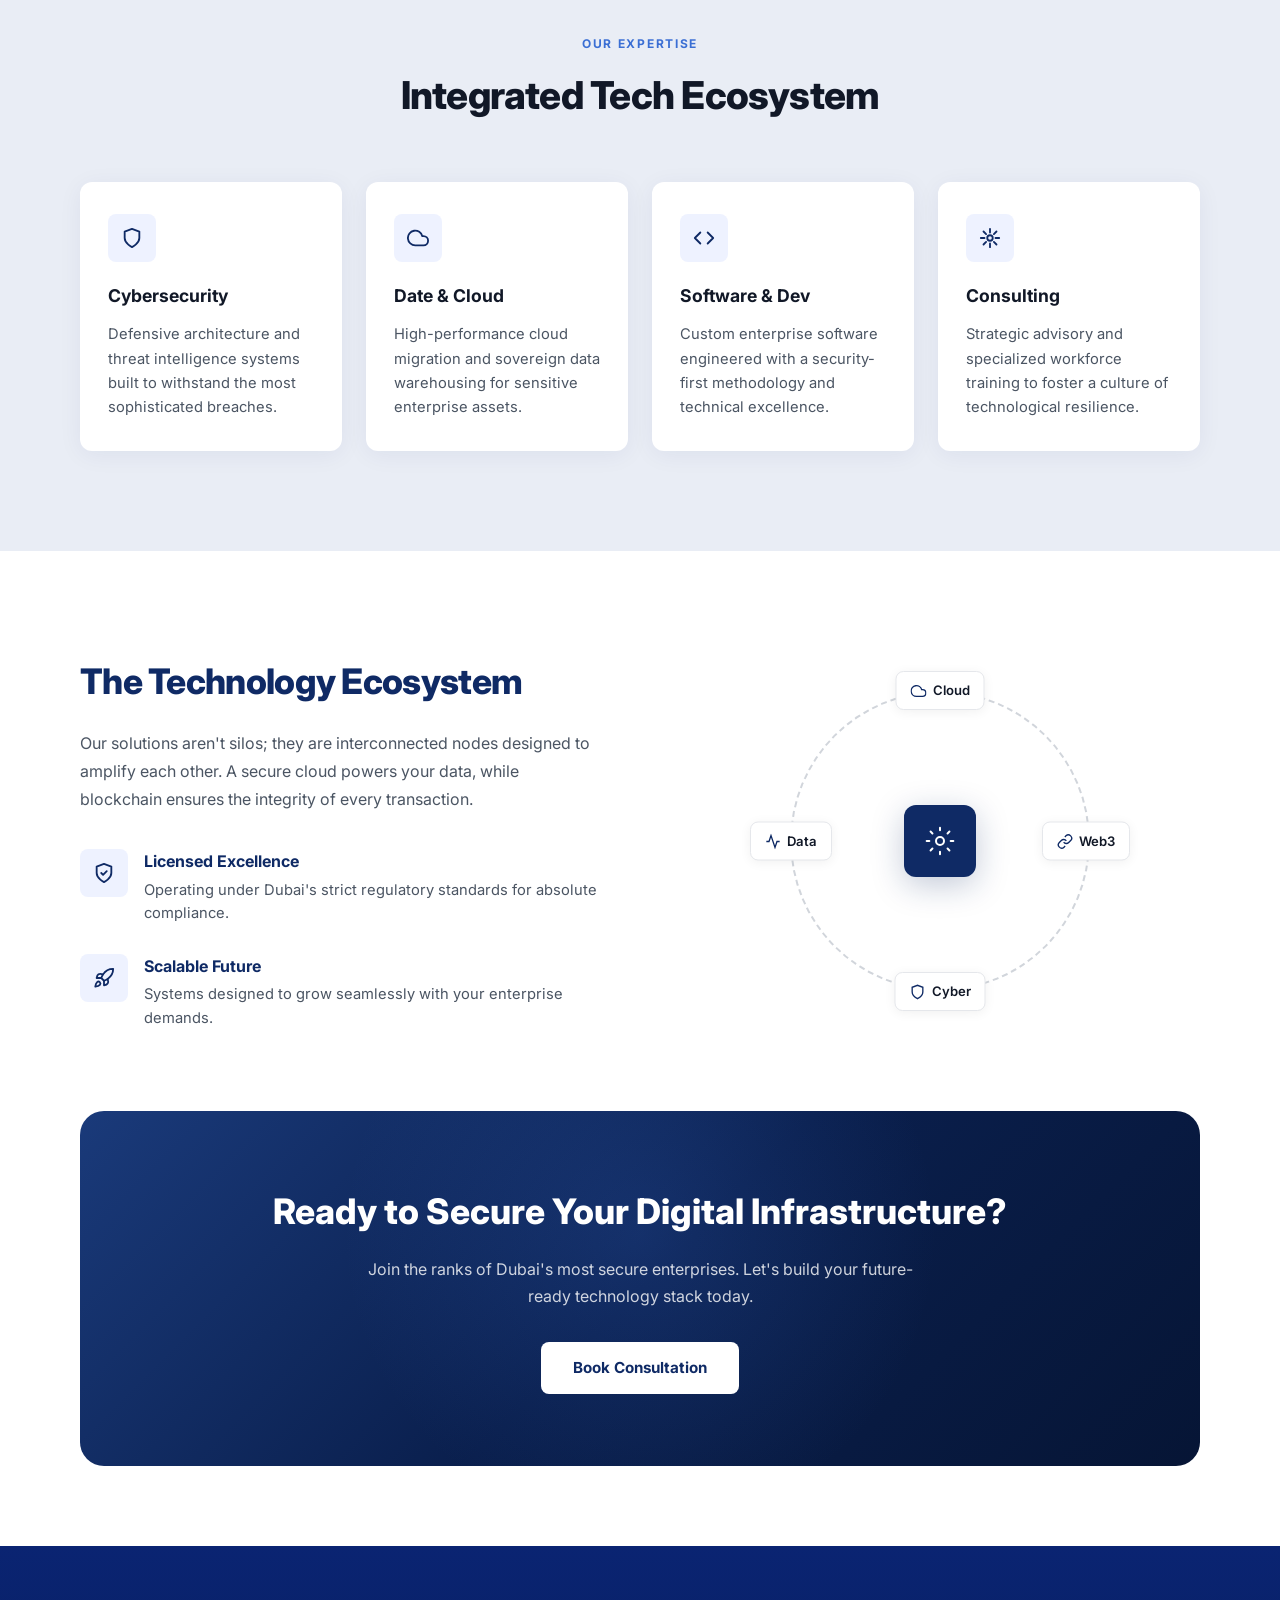
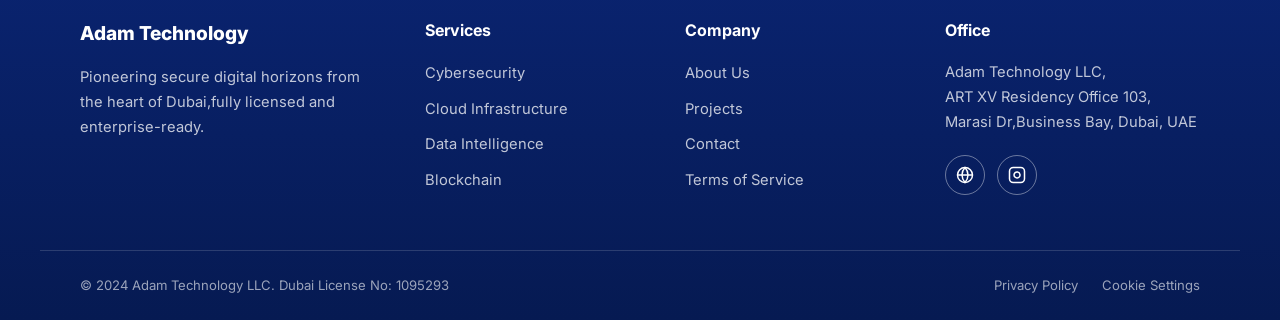
==== commit 54d2f965: "fixed style" ====
--- a/index.html
+++ b/index.html
@@ -14,7 +14,9 @@
   <!-- Navigation -->
   <header class="page-header">
     <nav class="navbar container">
-      <a href="index.html" class="logo">Adam <span class="logo-accent">Technology</span></a>
+      <a href="index.html" class="logo" aria-label="Adam Technology home">
+        <img src="images/Adam Technology Logo.png" alt="Adam Technology">
+      </a>
       <div class="nav-actions">
         <ul class="nav-links">
           <li><a href="index.html" class="active">Home</a></li>
@@ -237,12 +239,12 @@
           <li><a href="./about.html">About Us</a></li>
           <li><a href="./project.html">Projects</a></li>
           <li><a href="./contact.html">Contact</a></li>
-          <li><a href="./contact.html">Terms of Service</a></li>
+          <li><a>Terms of Service</a></li>
         </ul>
       </div>
       <div class="footer-col">
         <h4>Office</h4>
-        <p><a href="./contact.html">Business Bay, Downtown Dubai<br>United Arab Emirates</a></p>
+        <p><a href="./contact.html">Adam Technology LLC,<br>ART XV Residency Office 103, <br>Marasi Dr,Business Bay, Dubai, UAE</a></p>
         <div class="social-icons">
           <a  aria-label="Website">
             <svg viewBox="0 0 24 24" fill="none" stroke="currentColor" stroke-width="2"><circle cx="12" cy="12" r="10"/><line x1="2" y1="12" x2="22" y2="12"/><path d="M12 2a15.3 15.3 0 0 1 4 10 15.3 15.3 0 0 1-4 10 15.3 15.3 0 0 1-4-10 15.3 15.3 0 0 1 4-10z"/></svg>
--- a/css/style.css
+++ b/css/style.css
@@ -144,14 +144,17 @@
 }
 
 .logo {
-  font-size: 1.35rem;
-  font-weight: 800;
-  color: black;
-  letter-spacing: -0.02em;
-}
-
-.logo-accent {
-  color: #143377;
+  display: inline-flex;
+  align-items: center;
+  flex: 0 0 auto;
+  width: clamp(160px, 18vw, 230px);
+}
+
+.logo img {
+  width: 100%;
+  height: auto;
+  max-height: 56px;
+  object-fit: contain;
 }
 
 .nav-actions {
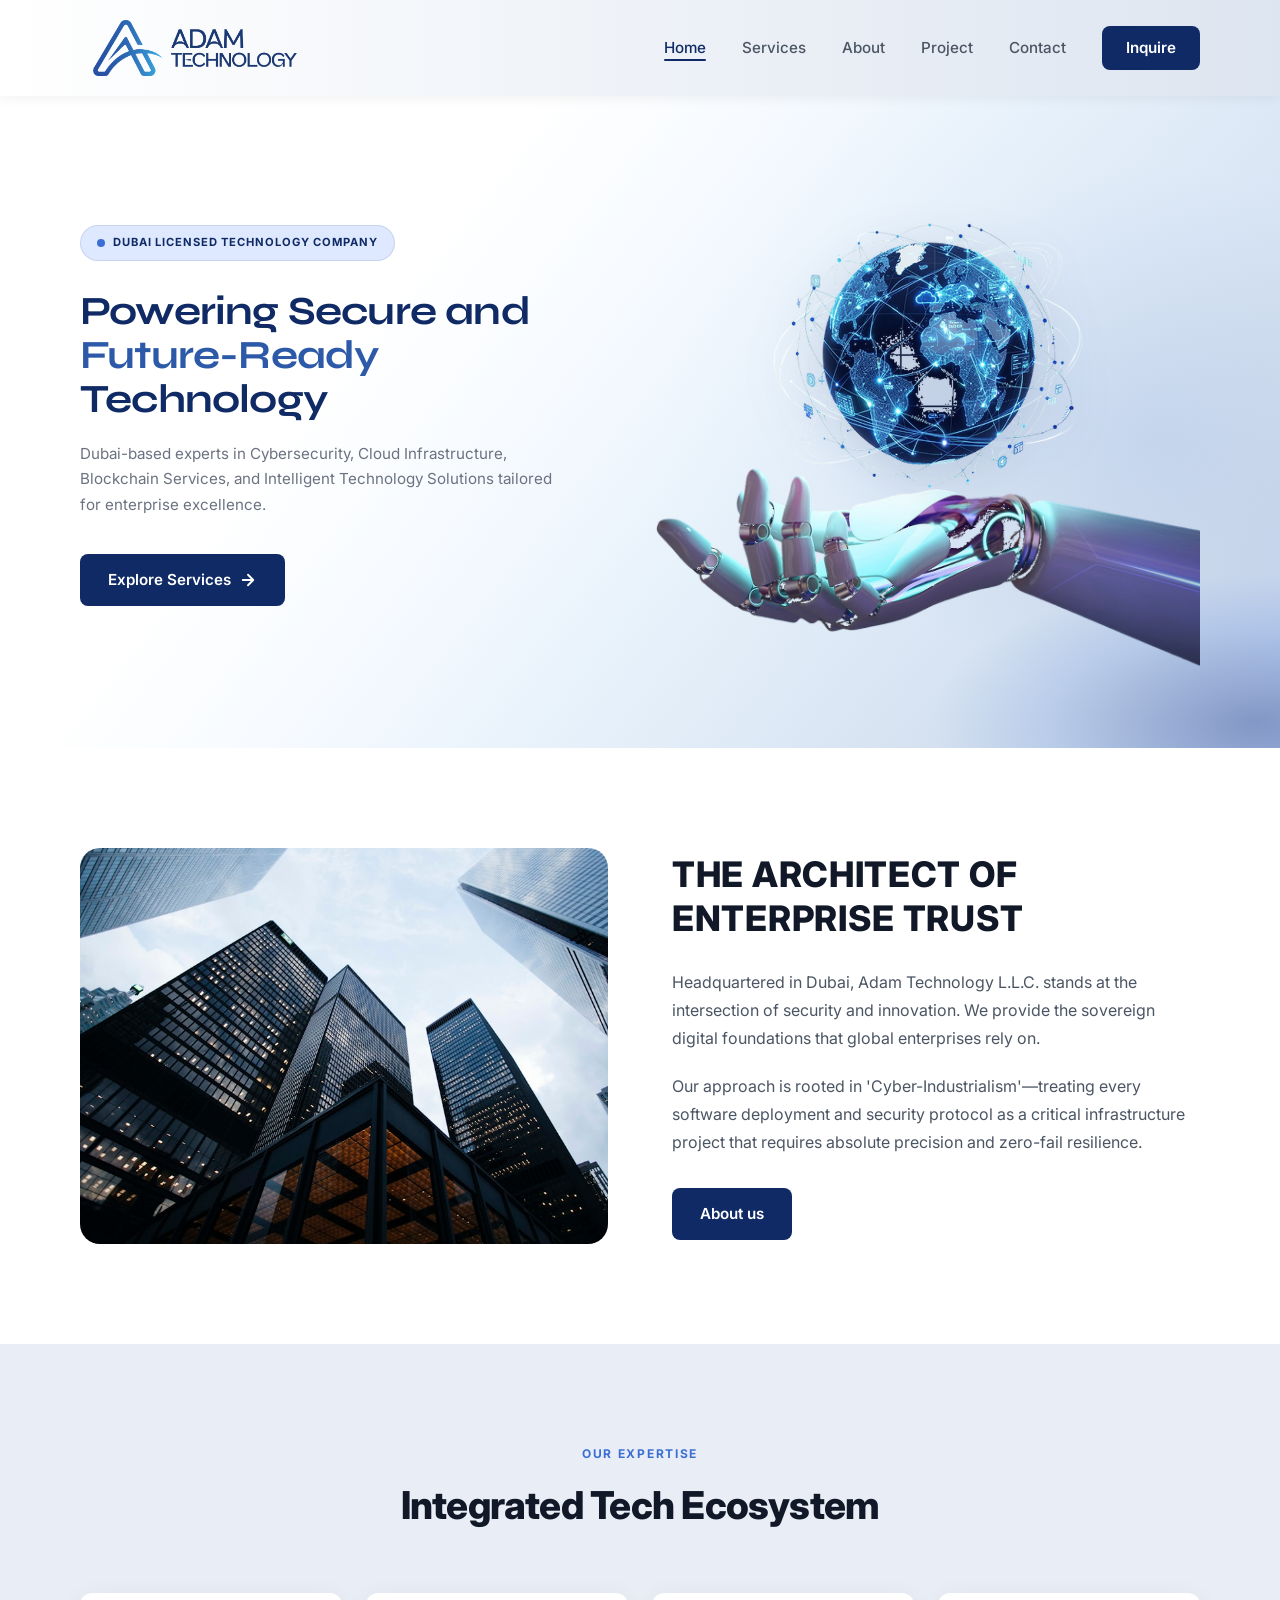
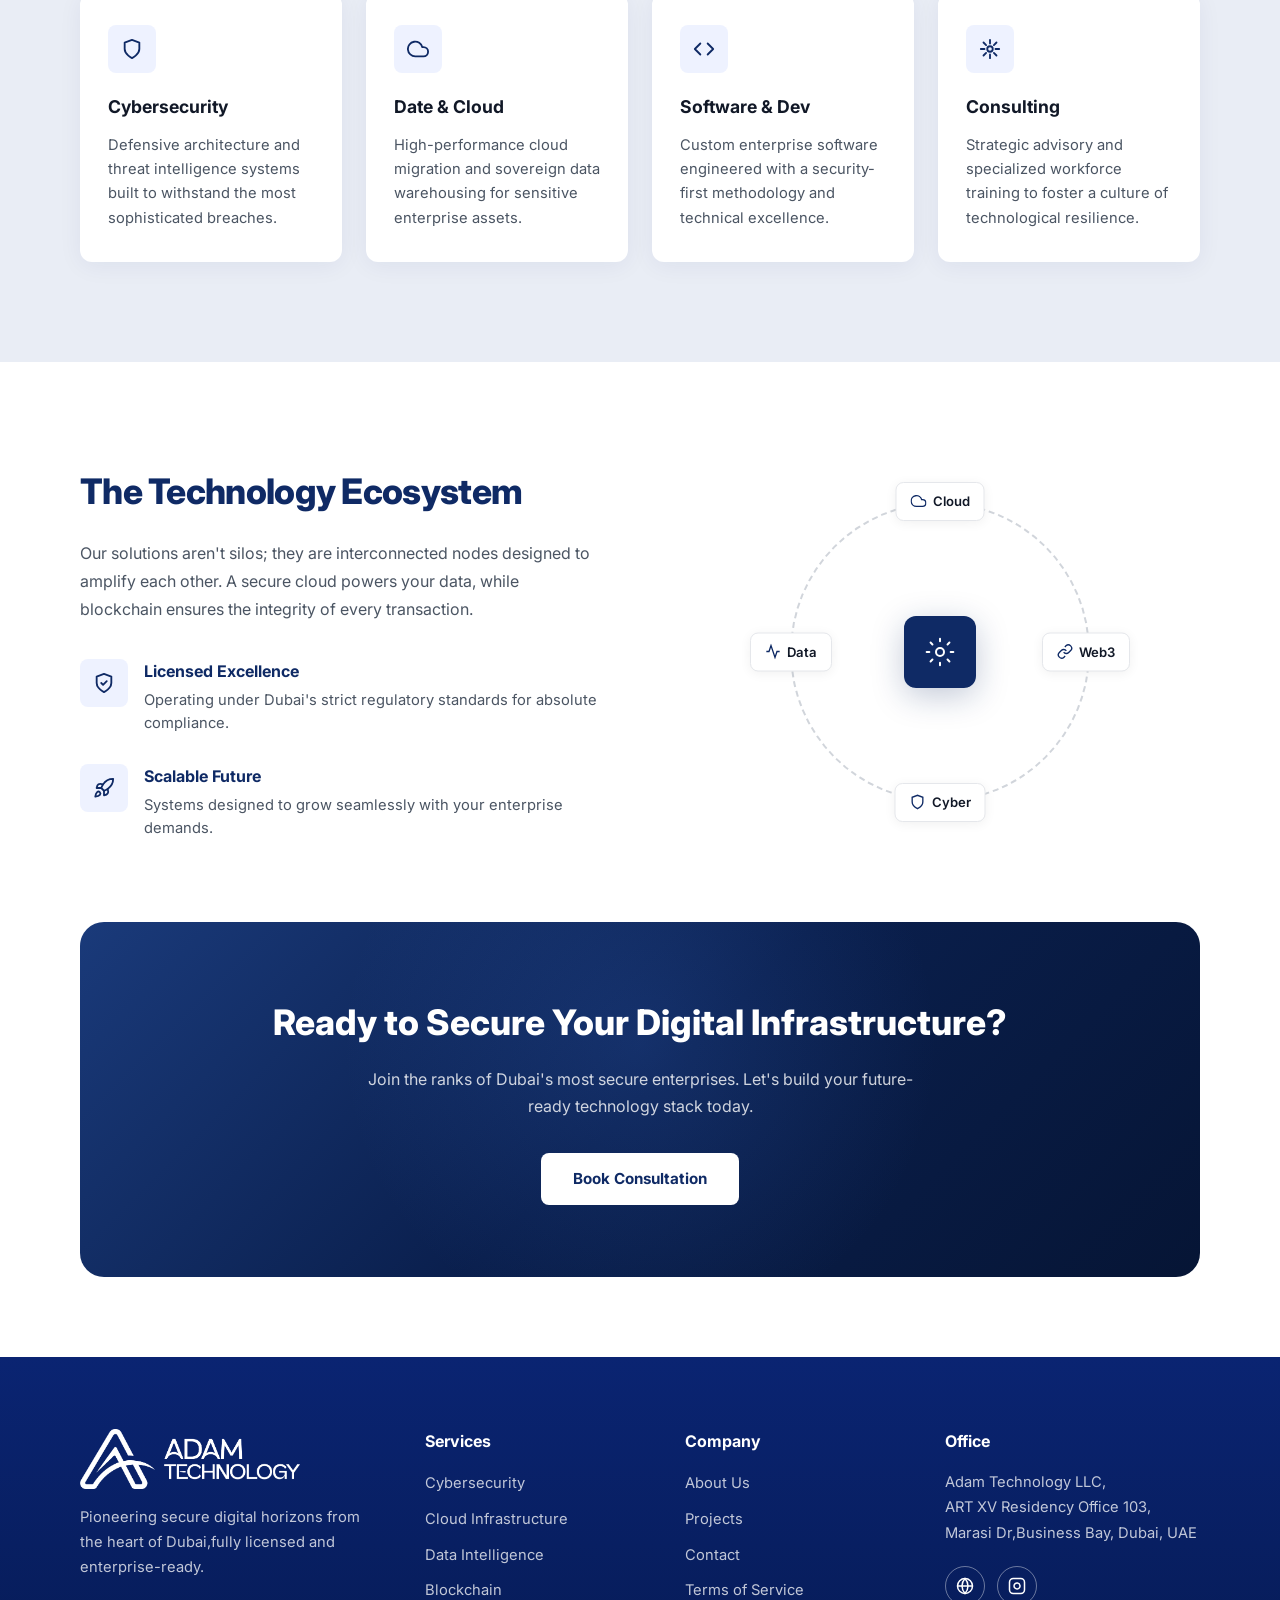
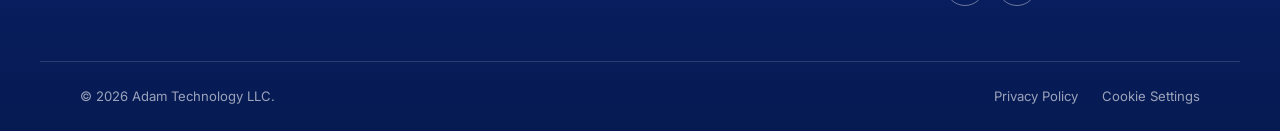
==== commit e7b74a02: "fixed style" ====
--- a/index.html
+++ b/index.html
@@ -65,7 +65,7 @@
   </section>
 
   <!-- License Bar -->
-  <section class="license-bar">
+  <!-- <section class="license-bar">
     <div class="license-bar-inner">
       <p class="license-text">Licensed by Dubai Department of Economy &amp; Tourism</p>
       <div class="logo-row">
@@ -91,7 +91,7 @@
         </div>
       </div>
     </div>
-  </section>
+  </section> -->
 
   <!-- About -->
   <section class="about" id="company">
@@ -221,7 +221,9 @@
   <footer class="footer" id="footer">
     <div class="container footer-grid">
       <div class="footer-col">
-        <h3><a href="./index.html">Adam Technology</a></h3>
+        <a href="./index.html" class="footer-logo" aria-label="Adam Technology home">
+          <img src="images/Adam Technology Logo.png" alt="Adam Technology">
+        </a>
         <p>Pioneering secure digital horizons from the heart of Dubai,fully licensed and enterprise-ready.</p>
       </div>
       <div class="footer-col">
@@ -244,19 +246,19 @@
       </div>
       <div class="footer-col">
         <h4>Office</h4>
-        <p><a href="./contact.html">Adam Technology LLC,<br>ART XV Residency Office 103, <br>Marasi Dr,Business Bay, Dubai, UAE</a></p>
+        <p><a>Adam Technology LLC,<br>ART XV Residency Office 103, <br>Marasi Dr,Business Bay, Dubai, UAE</a></p>
         <div class="social-icons">
-          <a  aria-label="Website">
+          <a href="./contact.html" aria-label="Website">
             <svg viewBox="0 0 24 24" fill="none" stroke="currentColor" stroke-width="2"><circle cx="12" cy="12" r="10"/><line x1="2" y1="12" x2="22" y2="12"/><path d="M12 2a15.3 15.3 0 0 1 4 10 15.3 15.3 0 0 1-4 10 15.3 15.3 0 0 1-4-10 15.3 15.3 0 0 1 4-10z"/></svg>
           </a>
-          <a  aria-label="Instagram">
+          <a href="./contact.html" aria-label="Instagram">
             <svg viewBox="0 0 24 24" fill="none" stroke="currentColor" stroke-width="2"><rect x="2" y="2" width="20" height="20" rx="5"/><path d="M16 11.37A4 4 0 1 1 12.63 8 4 4 0 0 1 16 11.37z"/><line x1="17.5" y1="6.5" x2="17.51" y2="6.5"/></svg>
           </a>
         </div>
       </div>
     </div>
     <div class="footer-bottom container">
-      <p>&copy; 2024 Adam Technology LLC. Dubai License No: 1095293</p>
+      <p>&copy; 2026 Adam Technology LLC. </p>
       <div class="footer-legal">
         <a>Privacy Policy</a>
         <a>Cookie Settings</a>
--- a/css/style.css
+++ b/css/style.css
@@ -873,6 +873,20 @@
   color: rgba(255, 255, 255, 0.85);
 }
 
+.footer-logo {
+  display: inline-flex;
+  align-items: center;
+  width: min(220px, 100%);
+  margin-bottom: 16px;
+}
+
+.footer-logo img {
+  width: 100%;
+  height: auto;
+  object-fit: contain;
+  filter: brightness(0) invert(1);
+}
+
 .footer-col h4 {
   font-size: 1rem;
   font-weight: 700;
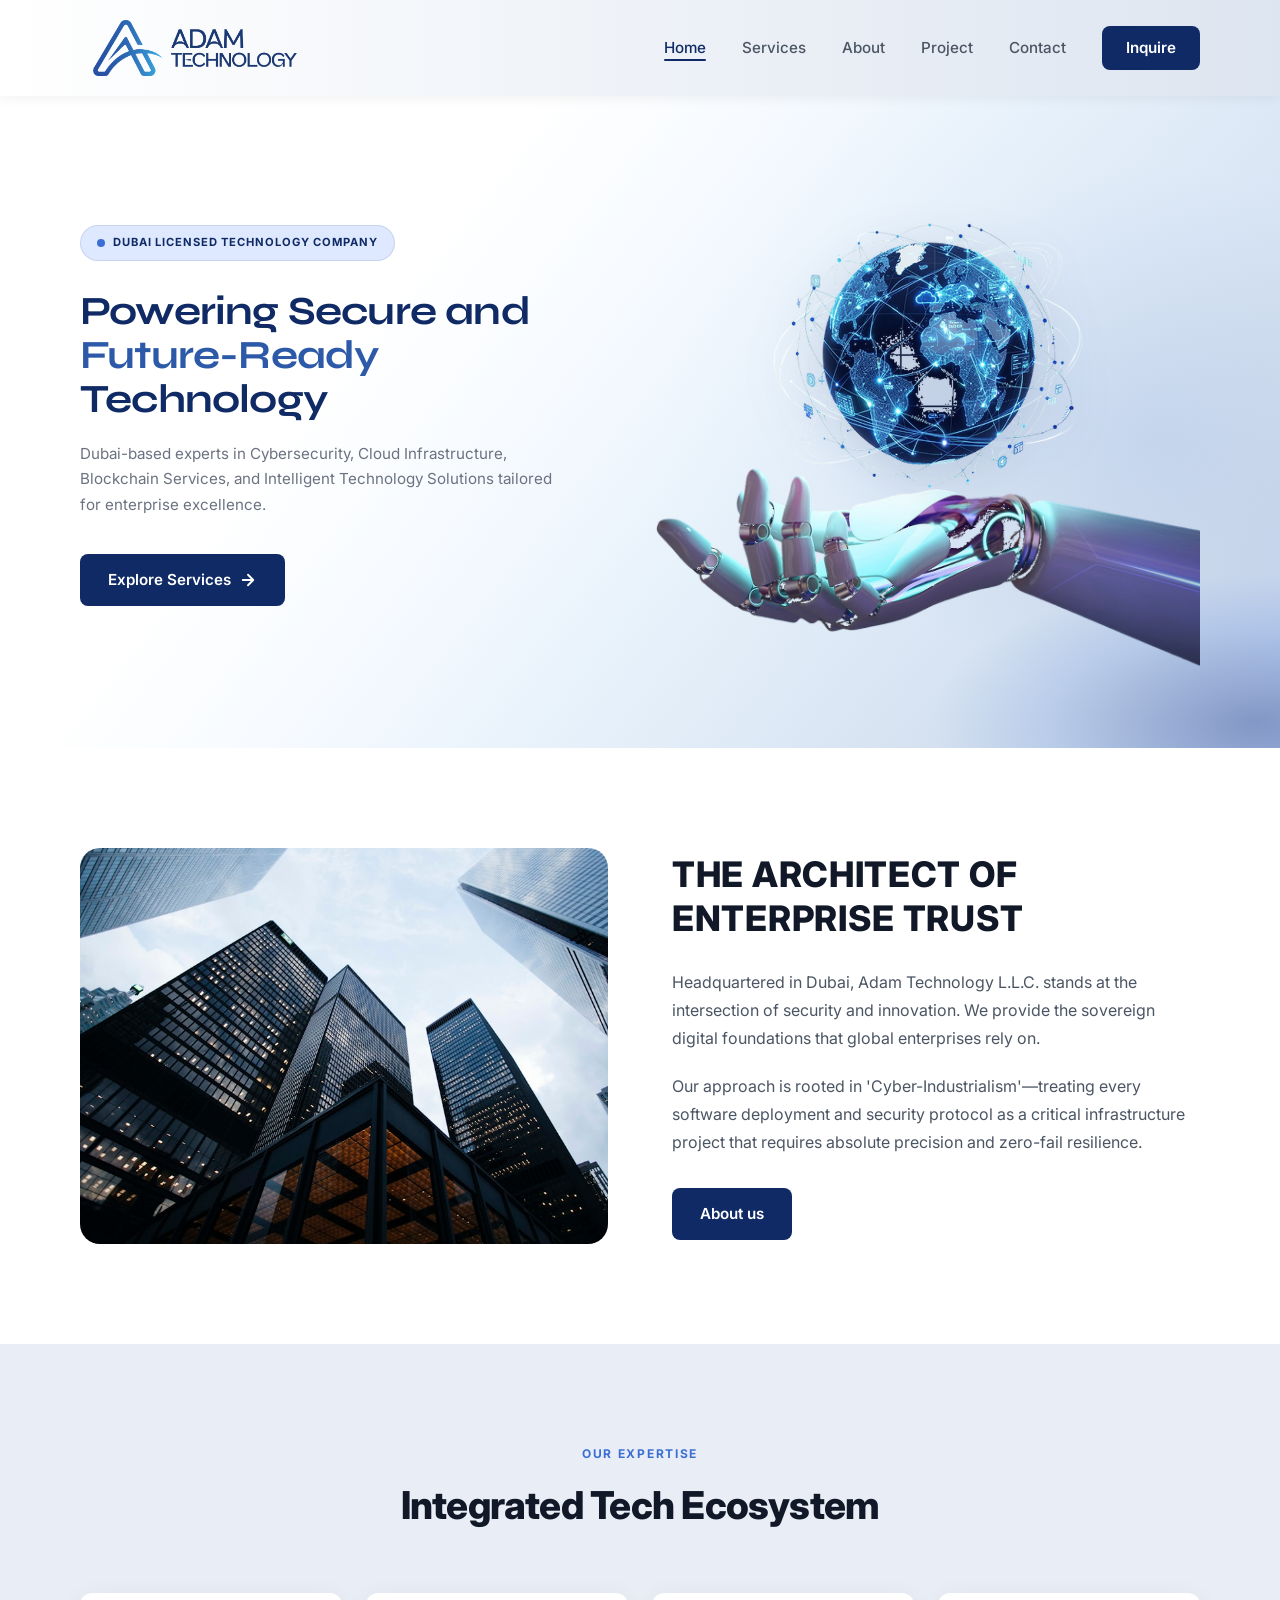
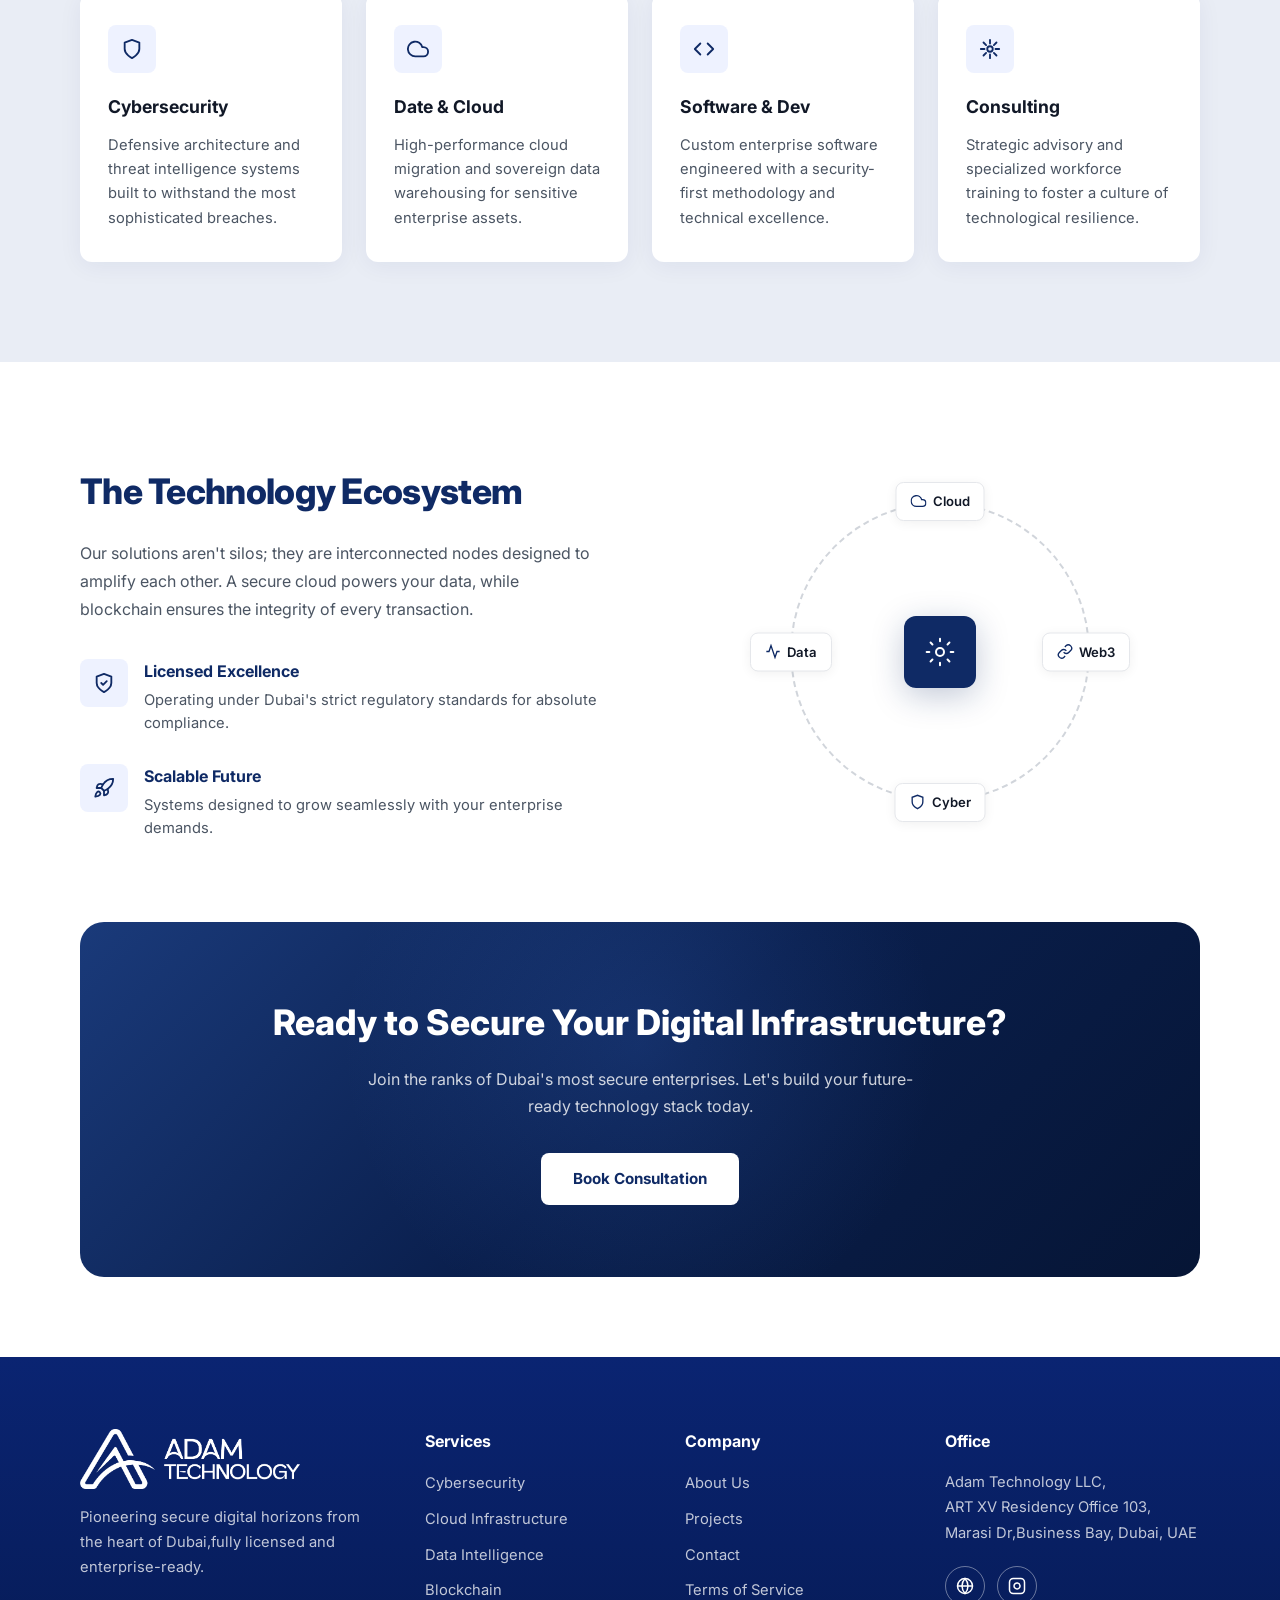
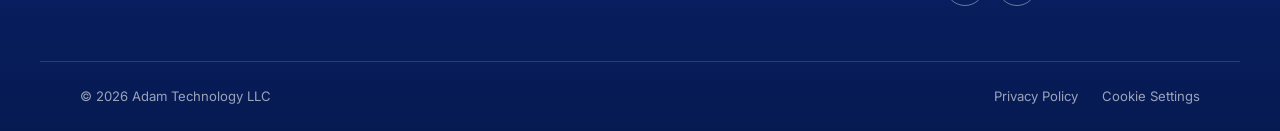
==== commit 59824488: "fixed style" ====
--- a/index.html
+++ b/index.html
@@ -258,7 +258,7 @@
       </div>
     </div>
     <div class="footer-bottom container">
-      <p>&copy; 2026 Adam Technology LLC. </p>
+      <p>&copy; 2026 Adam Technology LLC </p>
       <div class="footer-legal">
         <a>Privacy Policy</a>
         <a>Cookie Settings</a>
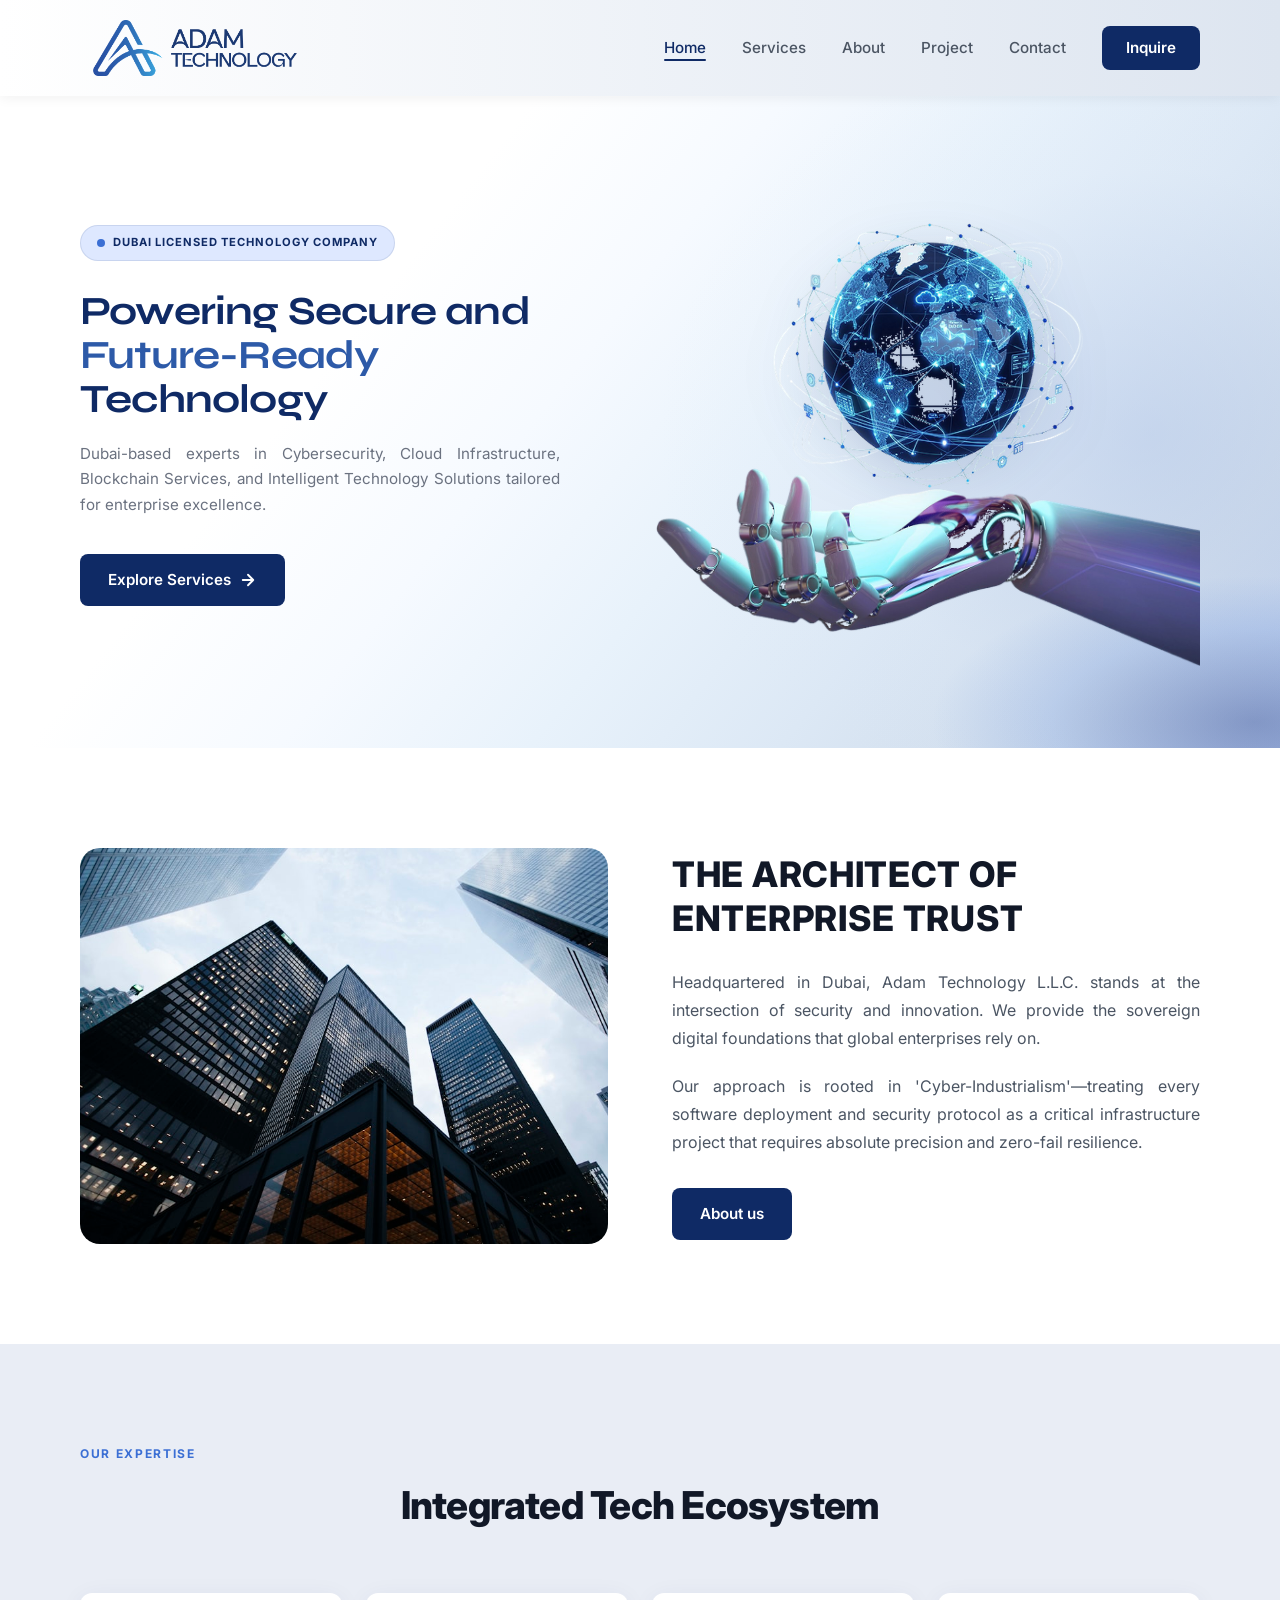
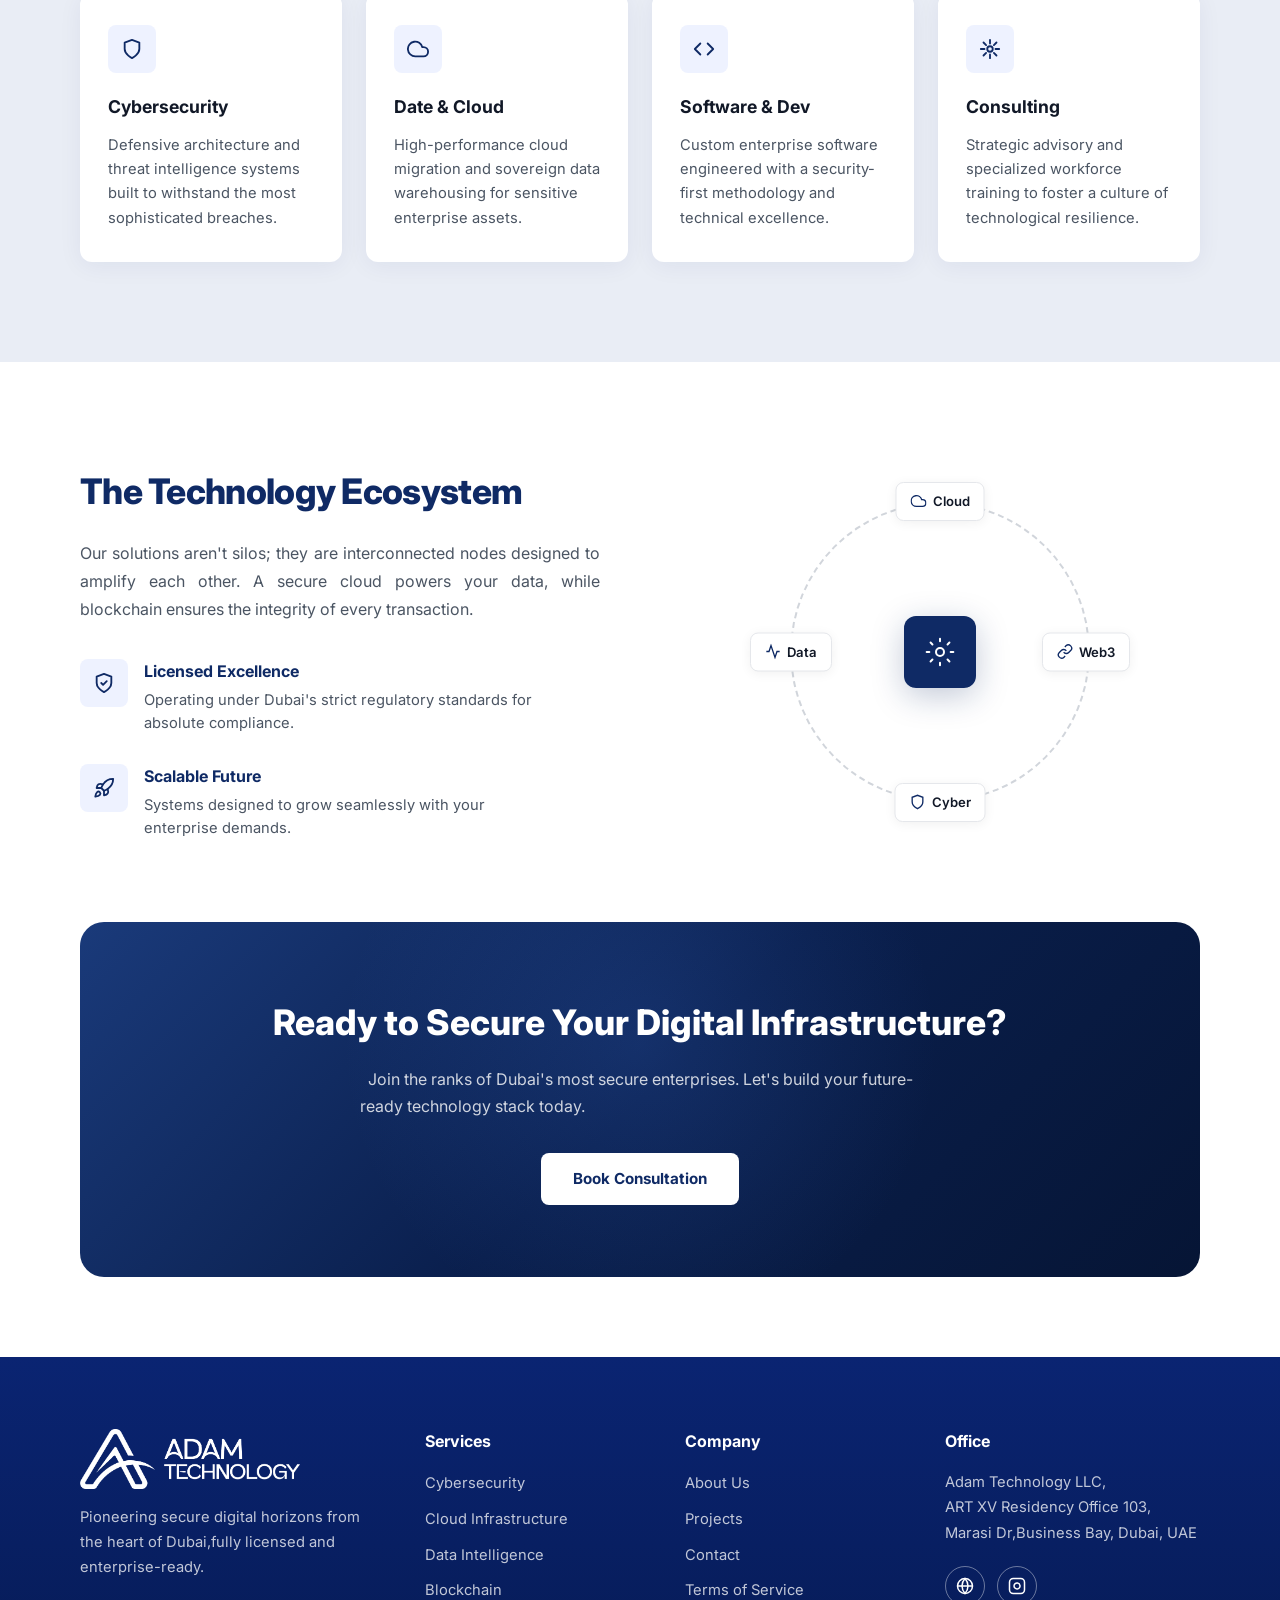
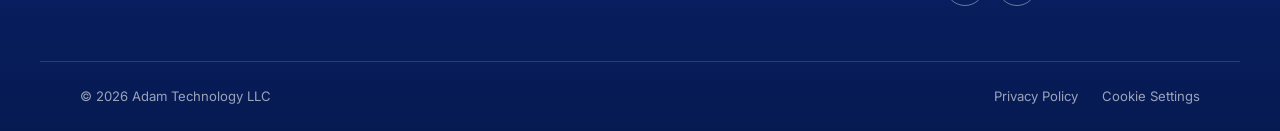
==== commit 08e19ed2: "fixed style" ====
--- a/index.html
+++ b/index.html
@@ -3,6 +3,8 @@
 <head>
   <meta charset="UTF-8">
   <meta name="viewport" content="width=device-width, initial-scale=1.0">
+  <link rel="icon" type="image/png" href="images/favicon.png">
+  <link rel="apple-touch-icon" href="images/favicon.png">
   <title>Adam Technology — Secure Future-Ready Technology</title>
   <link rel="preconnect" href="https://fonts.googleapis.com">
   <link rel="preconnect" href="https://fonts.gstatic.com" crossorigin>
--- a/css/style.css
+++ b/css/style.css
@@ -36,6 +36,22 @@
   overflow-x: hidden;
 }
 
+p {
+  text-align: justify;
+  text-align-last: left;
+  text-wrap: pretty;
+  hyphens: auto;
+  -webkit-hyphens: auto;
+}
+
+.card p,
+.feature-item p,
+.footer-col p {
+  text-align: left;
+  hyphens: none;
+  -webkit-hyphens: none;
+}
+
 img {
   max-width: 100%;
   display: block;
@@ -838,6 +854,7 @@
   margin: 0 auto 32px;
   line-height: 1.7;
   position: relative;
+  text-align: center;
 }
 
 .cta-banner .btn {
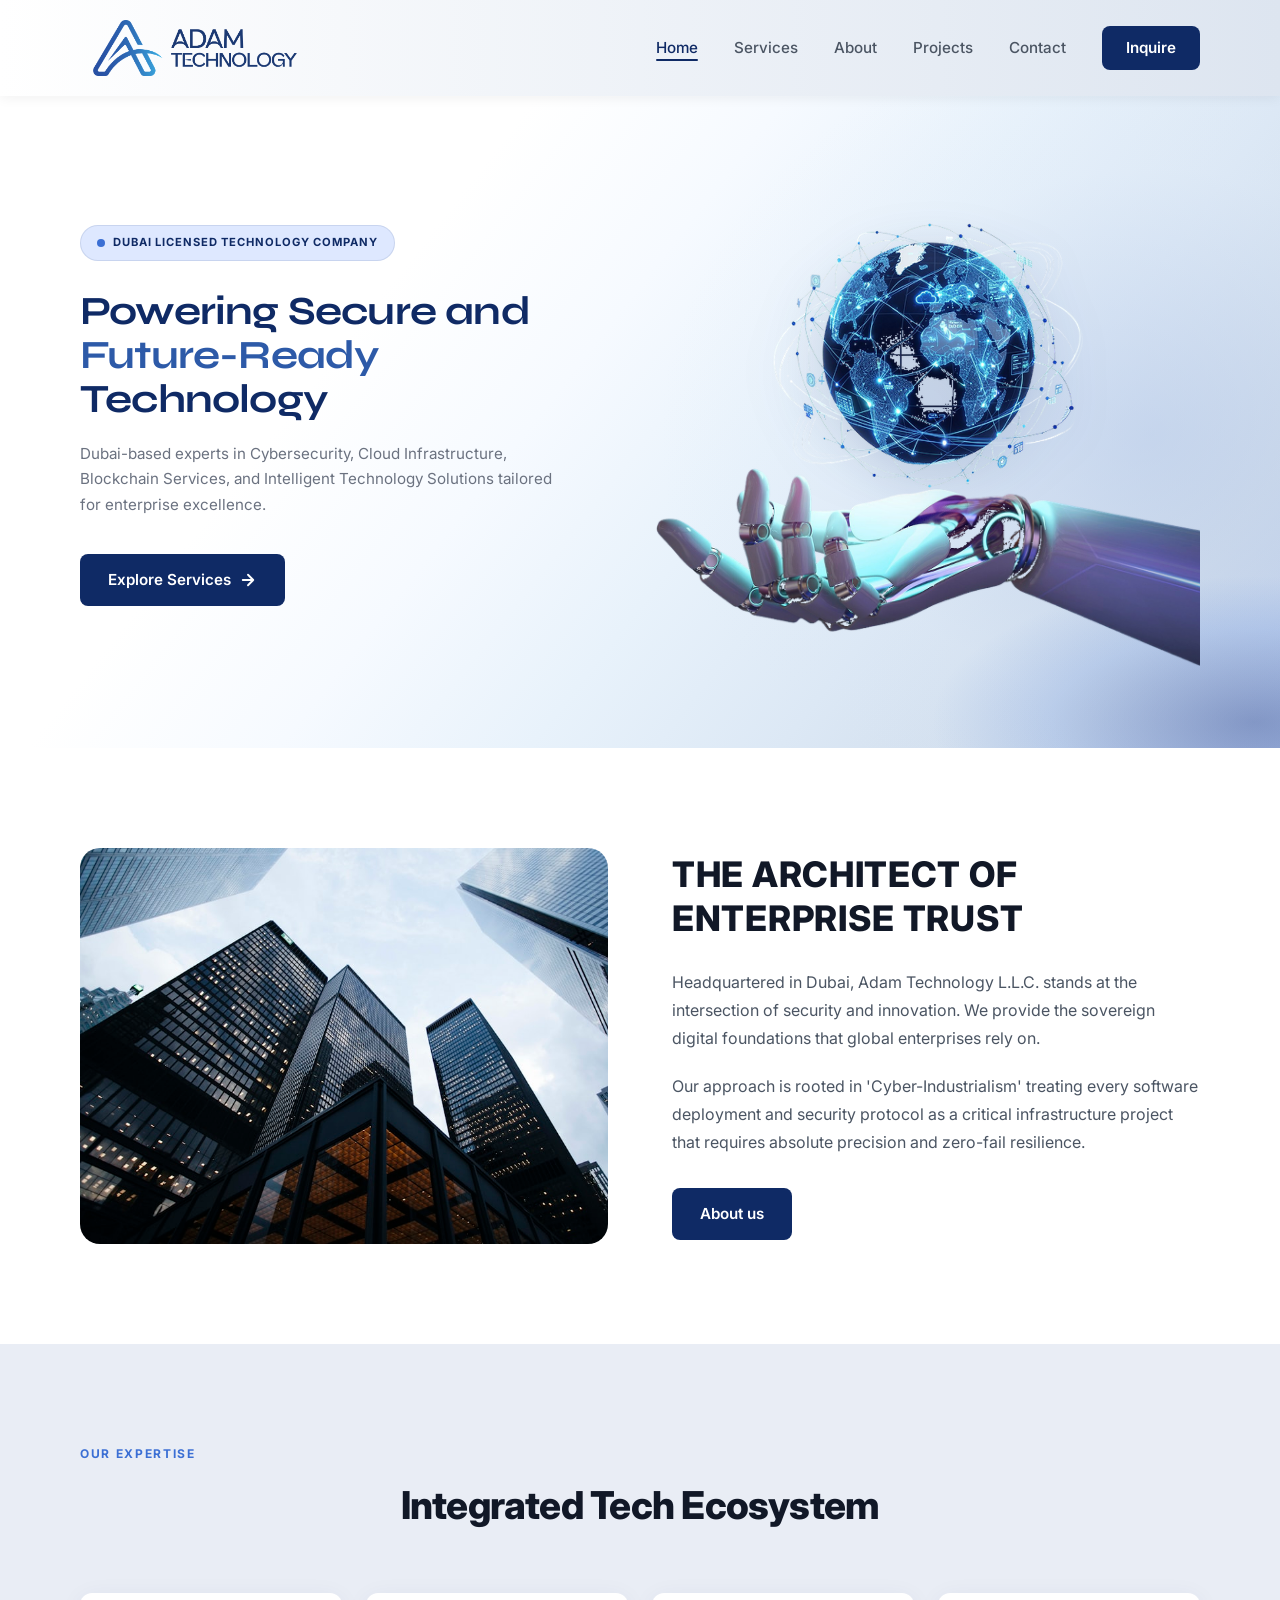
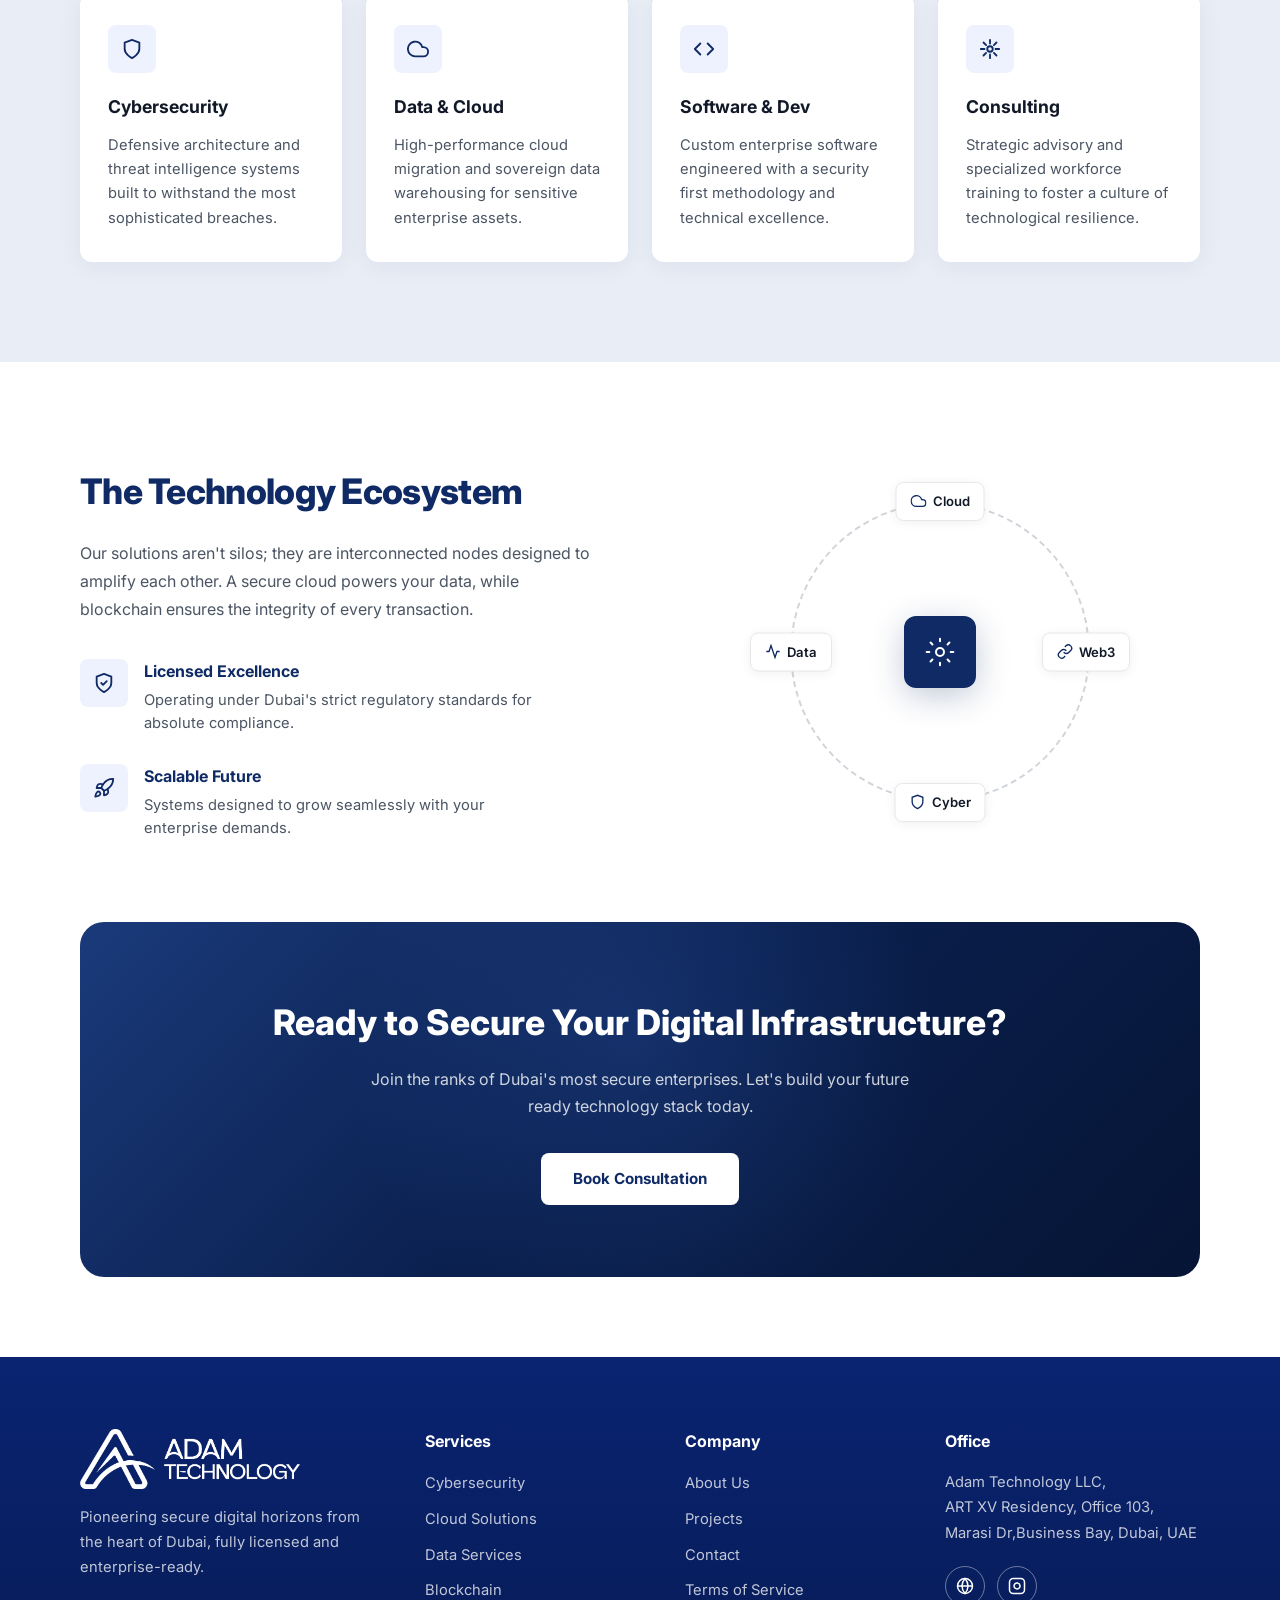
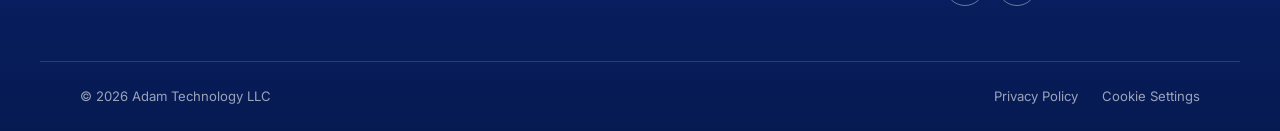
==== commit 165183ac: "fix style" ====
--- a/index.html
+++ b/index.html
@@ -24,7 +24,7 @@
           <li><a href="index.html" class="active">Home</a></li>
           <li><a href="./services.html">Services</a></li>
           <li><a href="./about.html">About</a></li>
-          <li><a href="./project.html">Project</a></li>
+          <li><a href="./project.html">Projects</a></li>
           <li><a href="./contact.html">Contact</a></li>
         </ul>
         <a href="./contact.html" class="btn btn-nav">Inquire</a>
@@ -59,7 +59,7 @@
       </div>
       <div class="hero-visual">
         <div class="hero-visual-composite">
-          <img src="images/hero-hand.png" alt="" class="hero-img-hand" aria-hidden="true">
+          <img src="images/hero-hand.png" alt="hero-hand" class="hero-img-hand" aria-hidden="true">
           <img src="images/hero-globe.png" alt="Digital globe representing global technology networks" class="hero-img-globe">
         </div>
       </div>
@@ -108,7 +108,7 @@
           and innovation. We provide the sovereign digital foundations that global enterprises rely on.
         </p>
         <p>
-          Our approach is rooted in 'Cyber-Industrialism'—treating every software deployment and
+          Our approach is rooted in 'Cyber-Industrialism' treating every software deployment and
           security protocol as a critical infrastructure project that requires absolute precision
           and zero-fail resilience.
         </p>
@@ -134,7 +134,7 @@
           <div class="card-icon">
             <svg viewBox="0 0 24 24" fill="none" stroke="currentColor" stroke-width="2" stroke-linecap="round" stroke-linejoin="round"><path d="M18 10h-1.26A8 8 0 1 0 9 20h9a5 5 0 0 0 0-10z"/></svg>
           </div>
-          <h3>Date &amp; Cloud</h3>
+          <h3>Data &amp; Cloud</h3>
           <p>High-performance cloud migration and sovereign data warehousing for sensitive enterprise assets.</p>
         </article>
         <article class="card">
@@ -142,7 +142,7 @@
             <svg viewBox="0 0 24 24" fill="none" stroke="currentColor" stroke-width="2" stroke-linecap="round" stroke-linejoin="round"><polyline points="16 18 22 12 16 6"/><polyline points="8 6 2 12 8 18"/></svg>
           </div>
           <h3>Software &amp; Dev</h3>
-          <p>Custom enterprise software engineered with a security-first methodology and technical excellence.</p>
+          <p>Custom enterprise software engineered with a security first methodology and technical excellence.</p>
         </article>
         <article class="card">
           <div class="card-icon">
@@ -213,7 +213,7 @@
     <div class="container">
       <div class="cta-banner">
         <h2>Ready to Secure Your Digital Infrastructure?</h2>
-        <p>Join the ranks of Dubai's most secure enterprises. Let's build your future-ready technology stack today.</p>
+        <p>Join the ranks of Dubai's most secure enterprises. Let's build your future ready technology stack today.</p>
         <a href="./contact.html" class="btn btn-cta">Book Consultation</a>
       </div>
     </div>
@@ -226,14 +226,14 @@
         <a href="./index.html" class="footer-logo" aria-label="Adam Technology home">
           <img src="images/Adam Technology Logo.png" alt="Adam Technology">
         </a>
-        <p>Pioneering secure digital horizons from the heart of Dubai,fully licensed and enterprise-ready.</p>
+        <p>Pioneering secure digital horizons from the heart of Dubai, fully licensed and enterprise-ready.</p>
       </div>
       <div class="footer-col">
         <h4>Services</h4>
         <ul>
           <li><a href="./services.html#cybersecurity">Cybersecurity</a></li>
-          <li><a href="./services.html#cloud-infrastructure">Cloud Infrastructure</a></li>
-          <li><a href="./services.html#data-intelligence">Data Intelligence</a></li>
+          <li><a href="./services.html#cloud-infrastructure">Cloud Solutions</a></li>
+          <li><a href="./services.html#data-intelligence">Data Services</a></li>
           <li><a href="./services.html#blockchain">Blockchain</a></li>
         </ul>
       </div>
@@ -243,12 +243,12 @@
           <li><a href="./about.html">About Us</a></li>
           <li><a href="./project.html">Projects</a></li>
           <li><a href="./contact.html">Contact</a></li>
-          <li><a>Terms of Service</a></li>
+          <li><a href="./services.html">Terms of Service</a></li>
         </ul>
       </div>
       <div class="footer-col">
         <h4>Office</h4>
-        <p><a>Adam Technology LLC,<br>ART XV Residency Office 103, <br>Marasi Dr,Business Bay, Dubai, UAE</a></p>
+        <p><a>Adam Technology LLC,<br>ART XV Residency, Office 103, <br>Marasi Dr,Business Bay, Dubai, UAE</a></p>
         <div class="social-icons">
           <a href="./contact.html" aria-label="Website">
             <svg viewBox="0 0 24 24" fill="none" stroke="currentColor" stroke-width="2"><circle cx="12" cy="12" r="10"/><line x1="2" y1="12" x2="22" y2="12"/><path d="M12 2a15.3 15.3 0 0 1 4 10 15.3 15.3 0 0 1-4 10 15.3 15.3 0 0 1-4-10 15.3 15.3 0 0 1 4-10z"/></svg>
--- a/css/style.css
+++ b/css/style.css
@@ -37,19 +37,12 @@
 }
 
 p {
-  text-align: justify;
-  text-align-last: left;
+  text-align: left;
   text-wrap: pretty;
-  hyphens: auto;
-  -webkit-hyphens: auto;
-}
-
-.card p,
-.feature-item p,
-.footer-col p {
-  text-align: left;
   hyphens: none;
   -webkit-hyphens: none;
+  word-break: normal;
+  overflow-wrap: normal;
 }
 
 img {
